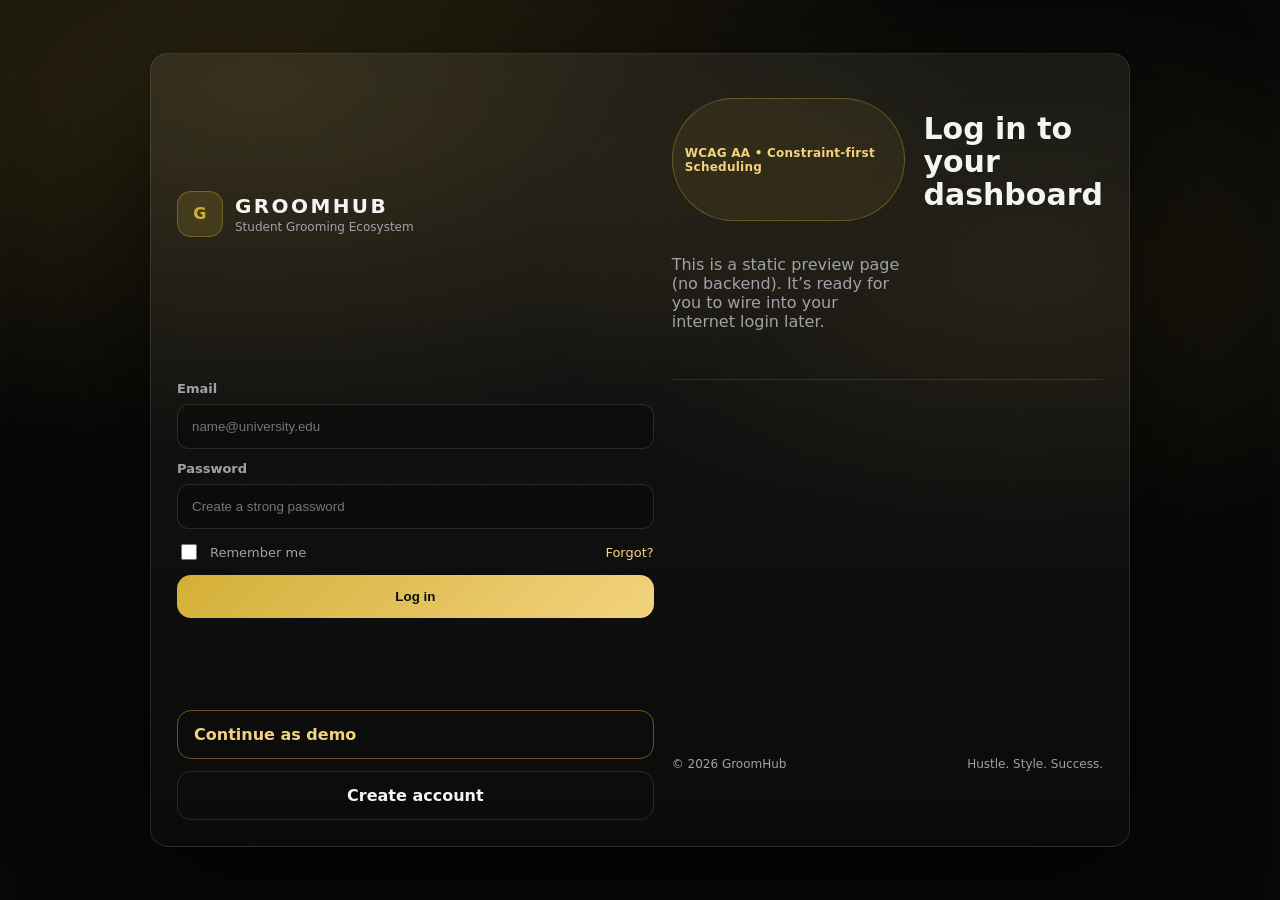
==== index.html @ 75e27e39 "first commit" ====
<!doctype html>
<html lang="en">
  <head>
    <meta charset="UTF-8" />
    <meta name="viewport" content="width=device-width, initial-scale=1.0" />
    <title>GroomHub — Login</title>
    <link rel="stylesheet" href="./styles.css" />
  </head>
  <body>
    <div class="bg-grid" aria-hidden="true"></div>

    <main class="page">
      <section class="card" role="region" aria-label="Login card">
        <header class="brand">
          <div class="logo" aria-hidden="true">G</div>
          <div class="brand-text">
            <h1>GROOMHUB</h1>
            <p>Student Grooming Ecosystem</p>
          </div>
        </header>

        <div class="hero">
          <div class="pill">WCAG AA • Constraint-first Scheduling</div>
          <h2>Log in to your dashboard</h2>
          <p class="muted">
            This is a static preview page (no backend). It’s ready for you to wire into your internet login later.
          </p>
        </div>

        <form id="loginForm" class="form" autocomplete="on">
          <label class="field">
            <span class="label">Email</span>
            <input id="email" name="email" type="email" placeholder="name@university.edu" required />
          </label>

          <label class="field">
            <span class="label">Password</span>
            <input id="password" name="password" type="password" placeholder="Create a strong password" required />
          </label>

          <div class="row">
            <label class="check">
              <input id="remember" name="remember" type="checkbox" />
              <span>Remember me</span>
            </label>
            <a class="link" href="#" id="forgotLink">Forgot?</a>
          </div>

          <button class="btn" type="submit">Log in</button>

          <p class="hint" id="status" role="status" aria-live="polite"></p>
        </form>

        <div class="divider" aria-hidden="true"></div>

        <div class="actions">
          <a class="btn secondary" href="#" id="demoLogin">Continue as demo</a>
          <a class="btn ghost" href="#" id="signupLink">Create account</a>
        </div>

        <footer class="foot">
          <span>© <span id="year"></span> GroomHub</span>
          <span class="muted">Hustle. Style. Success.</span>
        </footer>
      </section>
    </main>

    <script src="./script.js"></script>
  </body>
</html>
---- styles.css ----
:root{
  --bg:#070707;
  --panel:#0f0f10;
  --panel2:#121214;
  --text:#f4f4f5;
  --muted:#a1a1aa;
  --border:rgba(255,255,255,.10);
  --gold:#D4AF37;
  --gold2:#F1D37E;
  --shadow: 0 30px 120px rgba(0,0,0,.65);
}

*{box-sizing:border-box}
html,body{height:100%}
body{
  margin:0;
  font-family: Inter, system-ui, -apple-system, Segoe UI, Roboto, Helvetica, Arial, sans-serif;
  color:var(--text);
  background: radial-gradient(1200px 600px at 20% 10%, rgba(212,175,55,.18), transparent 60%),
              radial-gradient(900px 500px at 80% 30%, rgba(212,175,55,.10), transparent 55%),
              var(--bg);
}

.bg-grid{
  position:fixed;
  inset:0;
  background-image:
    linear-gradient(rgba(212,175,55,.08) 1px, transparent 1px),
    linear-gradient(90deg, rgba(212,175,55,.08) 1px, transparent 1px);
  background-size: 48px 48px;
  opacity:.12;
  pointer-events:none;
}

.page{
  min-height:100%;
  display:flex;
  align-items:center;
  justify-content:center;
  padding: 28px 16px;
}

.card{
  width:100%;
  max-width: 980px;
  display:grid;
  grid-template-columns: 1.05fr .95fr;
  gap: 18px;
  background: linear-gradient(180deg, rgba(255,255,255,.06), rgba(255,255,255,.02));
  border: 1px solid var(--border);
  border-radius: 18px;
  padding: 26px;
  box-shadow: var(--shadow);
}

@media (max-width: 840px){
  .card{grid-template-columns: 1fr;}
}

.brand{
  display:flex;
  gap: 12px;
  align-items:center;
}

.logo{
  width:46px;
  height:46px;
  border-radius: 14px;
  background: rgba(212,175,55,.16);
  border: 1px solid rgba(212,175,55,.35);
  display:flex;
  align-items:center;
  justify-content:center;
  color:var(--gold);
  font-weight: 800;
  letter-spacing:.02em;
}

.brand-text h1{
  margin:0;
  font-size: 20px;
  letter-spacing: .12em;
}

.brand-text p{
  margin: 2px 0 0;
  font-size: 12px;
  color: var(--muted);
}

.hero{
  margin-top: 18px;
}

.pill{
  display:inline-flex;
  align-items:center;
  border: 1px solid rgba(212,175,55,.35);
  background: rgba(212,175,55,.08);
  padding: 8px 12px;
  border-radius: 999px;
  color: var(--gold2);
  font-size: 12px;
  letter-spacing:.02em;
  font-weight: 600;
}

h2{
  margin: 14px 0 10px;
  font-size: 30px;
  line-height:1.1;
  font-weight: 900;
}

.muted{color: var(--muted)}

.form{margin-top:16px; display:flex; flex-direction:column; gap: 12px;}

.field{display:flex; flex-direction:column; gap: 8px;}
.label{font-size: 13px; color: var(--muted); font-weight: 600;}

input{
  width:100%;
  padding: 14px 14px;
  border-radius: 12px;
  border: 1px solid rgba(255,255,255,.12);
  background: rgba(0,0,0,.25);
  color: var(--text);
  outline:none;
}

input:focus{
  border-color: rgba(212,175,55,.55);
  box-shadow: 0 0 0 4px rgba(212,175,55,.15);
}

.row{
  display:flex;
  align-items:center;
  justify-content:space-between;
  gap: 12px;
}

.check{
  display:flex;
  align-items:center;
  gap: 10px;
  font-size: 13px;
  color: var(--muted);
}

.check input{width:16px;height:16px;}

.link{font-size: 13px; color: var(--gold2); text-decoration:none;}
.link:hover{text-decoration:underline}

.btn{
  width:100%;
  border:none;
  border-radius: 12px;
  padding: 14px 16px;
  color: #0b0b0c;
  background: linear-gradient(135deg, var(--gold) 0%, #f1d37e 100%);
  font-weight: 800;
  cursor:pointer;
}

.btn:hover{filter:brightness(.98)}

.btn.secondary{
  background: transparent;
  border: 1px solid rgba(212,175,55,.45);
  color: var(--gold2);
  text-decoration:none;
  display:inline-flex;
  justify-content:center;
}

.actions{display:flex; gap: 12px; flex-wrap:wrap; margin-top: 18px;}
.btn.ghost{
  background: transparent;
  border: 1px solid rgba(255,255,255,.12);
  color: var(--text);
  text-decoration:none;
  display:inline-flex;
  justify-content:center;
}

.hint{
  min-height: 18px;
  font-size: 13px;
  color: var(--gold2);
}

.divider{
  height:1px;
  background: rgba(255,255,255,.10);
  margin: 14px 0;
}

.foot{
  display:flex;
  align-items:center;
  justify-content:space-between;
  gap: 12px;
  font-size: 12px;
  color: var(--muted);
  margin-top: 16px;
}

/* ===== Static app preview components (dashboard/calendar/etc) ===== */
.static-topbar{
  position:sticky;
  top:0;
  z-index:10;
  backdrop-filter: blur(12px);
  background: rgba(8,8,10,.72);
  border-bottom: 1px solid rgba(255,255,255,.08);
  padding: 14px 18px;
  display:flex;
  align-items:center;
  justify-content:space-between;
  gap:16px;
}
.static-brand{display:flex; align-items:center; gap:12px; text-decoration:none; color:inherit;}
.brand-title{display:block; font-weight:900; letter-spacing:.14em; font-size:14px;}
.brand-sub{display:block; color:var(--muted); font-size:12px; margin-top:2px;}
.static-nav{display:flex; flex-wrap:wrap; gap:10px; justify-content:flex-end;}
.nav-pill{
  text-decoration:none;
  border:1px solid rgba(212,175,55,.35);
  color: var(--gold2);
  padding: 8px 12px;
  border-radius: 999px;
  font-size: 12px;
  background: rgba(212,175,55,.06);
}
.nav-pill.active{background: rgba(212,175,55,.18); border-color: rgba(212,175,55,.6); color: #fff;}

.static-main{
  display:flex;
  min-height: calc(100vh - 72px);
}
.static-sidebar{
  width: 290px;
  border-right: 1px solid rgba(255,255,255,.08);
  padding: 18px;
  background: rgba(0,0,0,.18);
}
@media (max-width: 980px){
  .static-main{flex-direction:column;}
  .static-sidebar{width:100%; border-right:none; border-bottom:1px solid rgba(255,255,255,.08);} 
}

.side-brand{display:flex; align-items:center; gap:12px; margin-bottom:18px;}
.side-logo{width:46px;height:46px;border-radius:14px;background: rgba(212,175,55,.16); border:1px solid rgba(212,175,55,.35); display:flex; align-items:center; justify-content:center; font-weight:900; color: var(--gold);}
.side-title{font-weight:900; letter-spacing:.14em; font-size:14px;}
.side-sub{color:var(--muted); font-size:12px; margin-top:2px;}

.side-section{margin-top:18px;}
.side-label{font-size:12px; color:var(--muted); text-transform:uppercase; letter-spacing:.18em; font-weight:700; margin-bottom:10px;}
.side-links{display:flex; flex-direction:column; gap:10px;}
.side-link{
  text-decoration:none;
  padding: 10px 12px;
  border-radius: 12px;
  border: 1px solid rgba(255,255,255,.10);
  color: rgba(255,255,255,.82);
  background: rgba(255,255,255,.03);
  font-size: 13px;
}
.side-link.active{border-color: rgba(212,175,55,.55); background: rgba(212,175,55,.10); color:#fff;}

.user-card{
  border: 1px solid rgba(212,175,55,.25);
  background: rgba(212,175,55,.06);
  border-radius: 14px;
  padding: 12px;
  display:flex;
  align-items:center;
  gap:12px;
}
.user-avatar{width:40px;height:40px;border-radius:999px; background: rgba(212,175,55,.18); border:1px solid rgba(212,175,55,.45); display:flex; align-items:center; justify-content:center; font-weight:900; color: var(--gold2);} 
.user-meta{min-width:0;}
.user-name{font-weight:800; font-size:14px;}
.user-role{color:var(--muted); font-size:12px; margin-top:2px;}

.static-content{flex:1; padding: 18px;}
.static-top{display:flex; align-items:flex-start; justify-content:space-between; gap:16px; margin-bottom:18px;}
.page-title{margin:0; font-size:28px; font-weight:900;}
.muted{color:var(--muted);}
.top-actions{display:flex; align-items:center; gap:12px; flex-wrap:wrap;}
.badge{
  border: 1px solid rgba(255,255,255,.10);
  background: rgba(255,255,255,.04);
  padding: 10px 12px;
  border-radius: 999px;
  font-size: 12px;
  color: rgba(255,255,255,.9);
}
.badge.gold{border-color: rgba(212,175,55,.6); background: rgba(212,175,55,.12); color: #fff;}
.cta{display:inline-block; text-decoration:none; background: linear-gradient(135deg, var(--gold) 0%, #f1d37e 100%); color: #0b0b0c; font-weight:900; padding: 12px 16px; border-radius: 14px;}

.hero{display:grid; grid-template-columns: 1.2fr .8fr; gap:18px;}
@media (max-width: 1100px){.hero{grid-template-columns:1fr;}}

.panel{
  border: 1px solid rgba(255,255,255,.10);
  background: rgba(12,12,14,.35);
  border-radius: 18px;
  padding: 18px;
  box-shadow: 0 18px 80px rgba(0,0,0,.35);
}
.panel-head{display:flex; align-items:flex-start; justify-content:space-between; gap:12px; margin-bottom:12px;}
.panel-title{margin:0; font-size:20px; font-weight:900;}
.panel-sub{color:var(--muted); font-size:13px; margin-top:4px;}

.hero-card{border: 1px solid rgba(212,175,55,.25); background: linear-gradient(180deg, rgba(212,175,55,.06), rgba(255,255,255,.02)); border-radius:18px; padding:18px;}
.hero-pill{display:inline-flex; padding:8px 12px; border-radius:999px; background: rgba(212,175,55,.10); border:1px solid rgba(212,175,55,.35); color: var(--gold2); font-size:12px; font-weight:800; letter-spacing:.12em;}
.hero-title{margin:12px 0 10px; font-size:34px; font-weight:950; line-height:1.05;}
.gold{color:var(--gold2);}
.hero-muted{color: var(--muted); font-size:14px; line-height:1.5; max-width: 62ch;}
.hero-buttons{display:flex; gap:12px; flex-wrap:wrap; margin-top:14px;}
.btn.secondary{background: transparent; border:1px solid rgba(212,175,55,.45); color: var(--gold2); text-decoration:none; display:inline-block; padding:14px 16px; border-radius:14px; font-weight:900;}
.btn{display:inline-block; padding:14px 16px; border-radius:14px; background: linear-gradient(135deg, var(--gold) 0%, #f1d37e 100%); color:#0b0b0c; font-weight:900; text-decoration:none;}

.stats{display:flex; flex-direction:column; gap:12px;}
.stat-card{border:1px solid rgba(255,255,255,.10); background: rgba(255,255,255,.03); border-radius:18px; padding:14px;}
.stat-label{color:var(--muted); font-size:13px;}
.stat-value{font-size:28px; font-weight:950; margin-top:6px;}

.grid2{display:grid; grid-template-columns:1fr 1fr; gap:18px; margin-top:18px;}
@media (max-width: 1100px){.grid2{grid-template-columns:1fr;}}

.calendar-wrap{margin-top:12px;}
.cal-days{display:grid; grid-template-columns:repeat(5, 1fr); gap:10px; color:var(--muted); font-weight:800; font-size:12px; letter-spacing:.08em; margin-bottom:10px;}
.cal-grid{display:grid; grid-template-columns:repeat(5, 1fr); gap:10px;}
.calendar-grid{margin-top:12px;}
.cal-cells{display:grid; grid-template-columns:repeat(5, 1fr); gap:10px;}
.cal-cell{
  min-height: 64px;
  border-radius: 14px;
  border: 1px solid rgba(255,255,255,.10);
  display:flex;
  align-items:center;
  justify-content:center;
  font-weight:900;
  font-size:12px;
  color: rgba(255,255,255,.85);
}
.cal-cell.available{background: rgba(255,255,255,.02); border-color: rgba(255,255,255,.12);} 
.cal-cell.booked{background: rgba(241,211,126,.96); color:#0b0b0c; border-color: rgba(241,211,126,.7);} 
.cal-cell.blocked{background: rgba(255,255,255,.06); color: rgba(255,255,255,.45); border-color: rgba(255,255,255,.10);} 

.form-rows{display:flex; flex-direction:column; gap:12px; margin-top:12px;}
.form-rows.compact{gap:10px;}
.row-box{border:1px solid rgba(255,255,255,.10); background: rgba(255,255,255,.03); border-radius:14px; padding:14px;}
.row-label{color:var(--muted); font-size:13px; font-weight:800;}
.row-value{margin-top:6px; font-weight:900;}
.tiny-muted{font-size:12px; color:var(--muted); margin-top:8px;}

.tag-list{display:grid; grid-template-columns:1fr; gap:10px; margin-top:12px;}
.tag{border:1px solid rgba(255,255,255,.10); background: rgba(255,255,255,.03); border-radius:14px; padding:12px 14px; font-weight:800;}

.ring{width: 110px; height: 110px; border-radius:999px; border: 10px solid rgba(212,175,55,.35); display:flex; align-items:center; justify-content:center; font-weight:950; margin-top:8px;}

.small-pill{
  text-decoration:none;
  display:inline-block;
  padding: 10px 12px;
  border-radius: 999px;
  border: 1px solid rgba(212,175,55,.45);
  background: rgba(212,175,55,.10);
  color: var(--gold2);
  font-size:12px;
  font-weight:900;
}
.small-pill.ghost{background: transparent; color: rgba(255,255,255,.82);}
.gold-pill{
  border:1px solid rgba(212,175,55,.45);
  background: rgba(212,175,55,.12);
  padding: 8px 10px;
  border-radius: 999px;
  color: var(--gold2);
  font-weight:900;
  font-size:12px;
}

.look-grid{display:grid; grid-template-columns:repeat(2, 1fr); gap:12px; margin-top:12px;}
.look-card{border:1px solid rgba(255,255,255,.10); background: rgba(255,255,255,.03); border-radius:14px; overflow:hidden;}
.look-img{height:120px; background: linear-gradient(135deg, rgba(255,255,255,.10), rgba(212,175,55,.10));}
.look-img.a{background: linear-gradient(135deg, rgba(212,175,55,.18), rgba(0,0,0,.2));}
.look-img.b{background: linear-gradient(135deg, rgba(255,255,255,.12), rgba(212,175,55,.12));}
.look-img.c{background: linear-gradient(135deg, rgba(59,130,246,.18), rgba(0,0,0,.25));}
.look-img.d{background: linear-gradient(135deg, rgba(167,139,250,.18), rgba(0,0,0,.25));}
.look-meta{padding:12px;}
.look-title{font-weight:950;}
.look-sub{color:var(--muted); font-size:12px; margin-top:4px;}

.social-card{border:1px solid rgba(255,255,255,.10); background: rgba(255,255,255,.03); border-radius:16px; overflow:hidden; margin-top:12px;}
.social-img{height:150px; background: linear-gradient(135deg, rgba(255,255,255,.10), rgba(212,175,55,.08));}
.social-body{padding:14px;}
.social-head{display:flex; align-items:flex-start; justify-content:space-between; gap:12px;}
.social-name{font-weight:950;}
.social-text{color: rgba(255,255,255,.86); margin-top:10px; line-height:1.5;}
.social-stats{display:flex; flex-wrap:wrap; gap:12px; margin-top:12px; color: var(--muted); font-size:12px; font-weight:800;}
.mini-link{display:inline-block; margin-top:10px; color: var(--gold2); font-weight:900; text-decoration:none; font-size:12px;}

.profile{display:flex; gap:14px; align-items:center; margin-top:12px;}
.profile-avatar{width: 92px; height: 92px; border-radius:18px; background: linear-gradient(135deg, rgba(212,175,55,.26), rgba(0,0,0,.2)); border: 1px solid rgba(212,175,55,.35);} 
.profile-name{font-weight:950; font-size:22px;}
.profile-kpis{display:flex; gap:12px; margin-top:6px; align-items:center; flex-wrap:wrap;}
.gold-text{color: var(--gold2); font-weight:900;}

.service-list{margin-top:12px; display:flex; flex-direction:column; gap:10px;}
.service{border:1px solid rgba(255,255,255,.10); background: rgba(255,255,255,.03); border-radius:14px; padding:12px 14px; display:flex; justify-content:space-between; font-weight:900;}

.toggle-row{display:flex; justify-content:space-between; align-items:center; gap:12px; border:1px solid rgba(255,255,255,.10); background: rgba(255,255,255,.03); padding:12px 14px; border-radius:14px;}
.switch-on{width:44px; height:24px; border-radius:999px; background: rgba(212,175,55,.9); position:relative;}
.switch-on::after{content:""; position:absolute; top:3px; right:3px; width:18px; height:18px; border-radius:999px; background: #0b0b0c;}

.live{padding: 10px 12px; border-radius: 999px; font-size:12px; font-weight:950; background: rgba(212,175,55,.9); color:#0b0b0c;}
.kpi-grid{display:grid; grid-template-columns:repeat(2, 1fr); gap:12px; margin-top:12px;}
.kpi{border:1px solid rgba(255,255,255,.10); background: rgba(255,255,255,.03); border-radius:14px; padding:12px 14px;}
.kpi-value{font-size:24px; font-weight:950; margin-top:6px;}

.insights{margin-top:12px; border:1px solid rgba(255,255,255,.10); background: rgba(255,255,255,.03); border-radius:16px; padding:14px;}
.ins-title{font-weight:950;}
.ins-list{margin:10px 0 0; padding-left:16px; color: var(--muted); line-height:1.7; font-size:13px;}

.steps{display:flex; gap:12px; flex-wrap:wrap; margin-bottom:14px;}
.step{display:flex; align-items:center; gap:10px; padding: 10px 12px; border:1px solid rgba(255,255,255,.10); background: rgba(255,255,255,.03); border-radius: 14px; color: var(--muted); font-weight:900; font-size:13px;}
.step.active{border-color: rgba(212,175,55,.55); background: rgba(212,175,55,.10); color:#fff;}
.step-dot{width: 10px; height: 10px; border-radius:999px; background: rgba(255,255,255,.25);} 
.step.active .step-dot{background: rgba(212,175,55,.95);} 

.choice-grid{display:grid; grid-template-columns:repeat(1, 1fr); gap:10px; margin-top:12px;}
@media (min-width: 900px){.choice-grid{grid-template-columns:repeat(2, 1fr);}}
.choice{border:1px solid rgba(255,255,255,.10); background: rgba(255,255,255,.03); border-radius:14px; padding:12px 14px; font-weight:900; color: rgba(255,255,255,.85);}
.choice.selected{border-color: rgba(212,175,55,.6); background: rgba(212,175,55,.10);} 

.times{display:flex; flex-wrap:wrap; gap:10px; margin-top:12px;}
.time{padding: 12px 14px; border-radius: 12px; border:1px solid rgba(255,255,255,.12); background: rgba(255,255,255,.03); color: rgba(255,255,255,.9); font-weight:950; cursor:pointer;}
.time.blocked{opacity:.45; cursor:not-allowed;}

.summary{margin-top:14px; padding:14px; border-radius:16px; border:1px solid rgba(255,255,255,.10); background: rgba(255,255,255,.03);} 
.summary-row{display:flex; justify-content:space-between; gap:12px; margin-top:10px; font-size:13px; color: var(--muted);}
.summary-row b{color:#fff;}

.divider{height:1px; background: rgba(255,255,255,.10); margin: 14px 0;}

.history-list{margin-top:12px; display:flex; flex-direction:column; gap:10px;}
.history-item{border:1px solid rgba(255,255,255,.10); background: rgba(255,255,255,.03); border-radius:14px; padding:12px 14px; display:flex; justify-content:space-between; gap:12px;}

.tip-grid{display:grid; grid-template-columns:repeat(2, 1fr); gap:12px; margin-top:12px;}
@media (max-width: 800px){.tip-grid{grid-template-columns:1fr;}}
.tip{border:1px solid rgba(255,255,255,.10); background: rgba(255,255,255,.03); border-radius:14px; padding:12px 14px; font-weight:900; color: rgba(255,255,255,.86);}

.composer{display:flex; align-items:center; gap:12px; border:1px solid rgba(255,255,255,.10); background: rgba(255,255,255,.03); border-radius:16px; padding:14px; margin-top:12px;}
.composer-avatar{width:42px;height:42px;border-radius:999px;background: rgba(212,175,55,.18); border:1px solid rgba(212,175,55,.45); display:flex; align-items:center; justify-content:center; font-weight:950;}
.composer-input{flex:1; padding:12px 14px; border-radius: 12px; border:1px solid rgba(255,255,255,.10); background: rgba(0,0,0,.25); color: rgba(255,255,255,.85); font-weight:800;}

.post{padding:18px;}
.post-head{display:flex; gap:12px; align-items:flex-start; justify-content:space-between;}
.post-avatar{width:42px;height:42px;border-radius:999px; background: rgba(212,175,55,.18); border:1px solid rgba(212,175,55,.45); display:flex; align-items:center; justify-content:center; font-weight:950;}
.ghost-pill{padding:8px 10px; border-radius:999px; border:1px solid rgba(255,255,255,.12); color: rgba(255,255,255,.85); font-size:12px; font-weight:900;}
.post-name{font-weight:950;}
.post-text{margin-top:10px; line-height:1.5; color: rgba(255,255,255,.86);}
.post-tags{display:flex; gap:10px; flex-wrap:wrap; margin-top:12px; color: var(--gold2); font-weight:900; font-size:12px;}
.post-actions{display:flex; gap:14px; flex-wrap:wrap; margin-top:12px; color: var(--muted); font-size:12px; font-weight:900;}

.trend-list{margin-top:12px; display:flex; flex-direction:column; gap:10px;}
.trend{border:1px solid rgba(255,255,255,.10); background: rgba(255,255,255,.03); border-radius:14px; padding:12px 14px; font-weight:950; display:flex; gap:8px; align-items:baseline;}

.mini-note{margin-top:12px; color: var(--muted); font-size:13px; line-height:1.5;}

/* Optional: small mobile tweaks */
@media (max-width: 640px){
  .static-nav{gap:8px}
  .nav-pill{padding:7px 10px}
  .hero-title{font-size:28px}
}
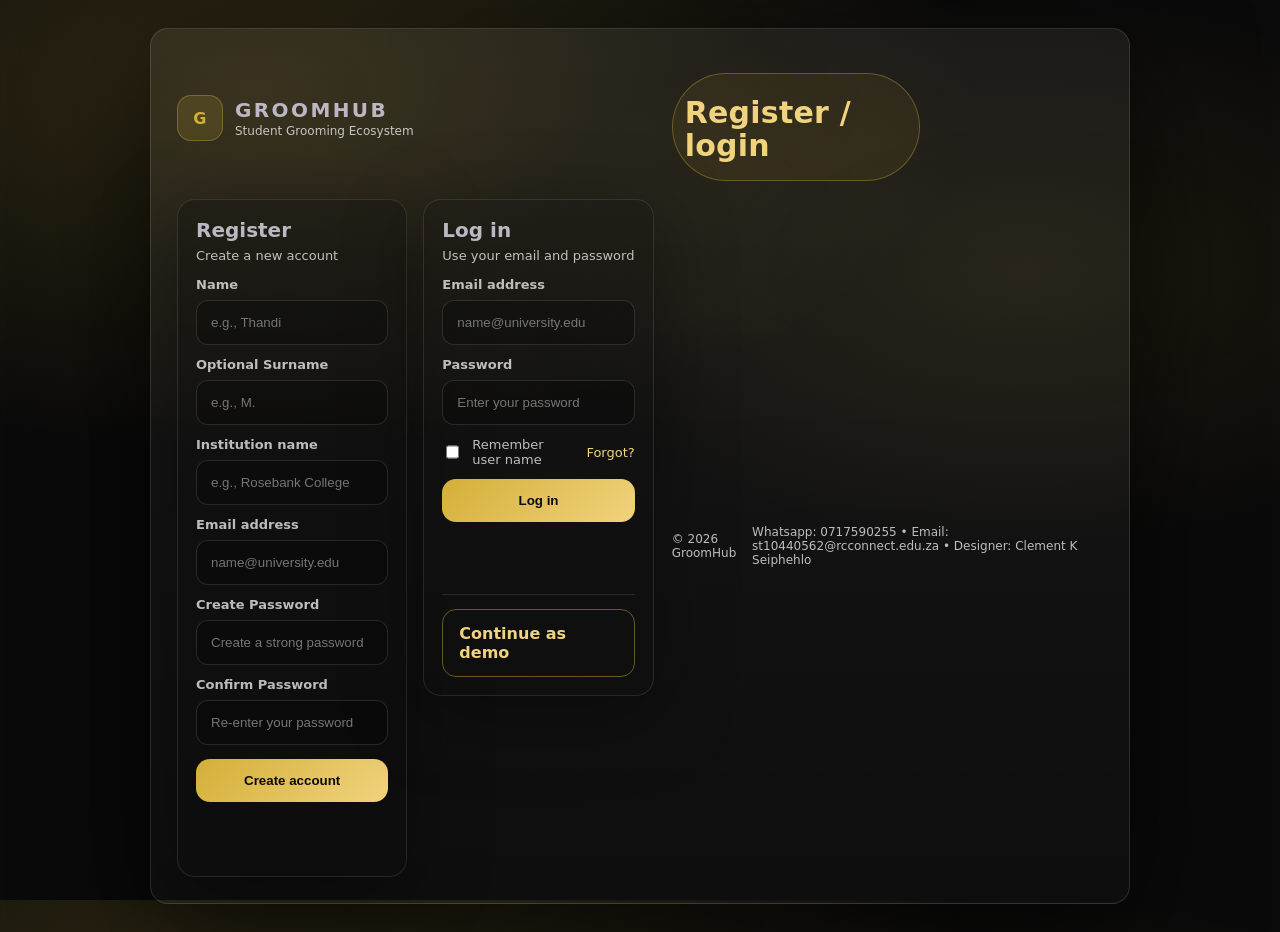
==== commit 2ae1f244: "Add files via upload" ====
--- a/index.html
+++ b/index.html
@@ -1,4 +1,4 @@
-<!doctype html>
+<!DOCTYPE html>
 <html lang="en">
   <head>
     <meta charset="UTF-8" />
@@ -10,7 +10,7 @@
     <div class="bg-grid" aria-hidden="true"></div>
 
     <main class="page">
-      <section class="card" role="region" aria-label="Login card">
+      <section class="card" role="region" aria-label="Authentication card">
         <header class="brand">
           <div class="logo" aria-hidden="true">G</div>
           <div class="brand-text">
@@ -20,47 +20,180 @@
         </header>
 
         <div class="hero">
-          <div class="pill">WCAG AA • Constraint-first Scheduling</div>
-          <h2>Log in to your dashboard</h2>
-          <p class="muted">
-            This is a static preview page (no backend). It’s ready for you to wire into your internet login later.
-          </p>
+          <div class="pill"><h2>Register / login</h2></div>
         </div>
 
-        <form id="loginForm" class="form" autocomplete="on">
-          <label class="field">
-            <span class="label">Email</span>
-            <input id="email" name="email" type="email" placeholder="name@university.edu" required />
-          </label>
-
-          <label class="field">
-            <span class="label">Password</span>
-            <input id="password" name="password" type="password" placeholder="Create a strong password" required />
-          </label>
-
-          <div class="row">
-            <label class="check">
-              <input id="remember" name="remember" type="checkbox" />
-              <span>Remember me</span>
-            </label>
-            <a class="link" href="#" id="forgotLink">Forgot?</a>
-          </div>
-
-          <button class="btn" type="submit">Log in</button>
-
-          <p class="hint" id="status" role="status" aria-live="polite"></p>
-        </form>
-
-        <div class="divider" aria-hidden="true"></div>
-
-        <div class="actions">
-          <a class="btn secondary" href="#" id="demoLogin">Continue as demo</a>
-          <a class="btn ghost" href="#" id="signupLink">Create account</a>
+        <div
+          style="
+            display: grid;
+            grid-template-columns: 1fr 1fr;
+            gap: 16px;
+            align-items: start;
+          "
+        >
+          <!-- Register -->
+          <section class="panel" style="padding: 18px; margin: 0">
+            <h3 class="panel-title" style="margin-bottom: 6px">Register</h3>
+            <div class="panel-sub" style="margin-top: 0">
+              Create a new account
+            </div>
+
+            <form
+              id="registerForm"
+              class="form"
+              autocomplete="on"
+              style="margin-top: 14px"
+            >
+              <label class="field">
+                <span class="label">Name</span>
+                <input
+                  id="regName"
+                  name="name"
+                  type="text"
+                  placeholder="e.g., Thandi"
+                  maxlength="80"
+                  required
+                />
+              </label>
+
+              <label class="field">
+                <span class="label">Optional Surname</span>
+                <input
+                  id="regSurname"
+                  name="surname"
+                  type="text"
+                  placeholder="e.g., M."
+                  maxlength="80"
+                />
+              </label>
+
+              <label class="field">
+                <span class="label">Institution name</span>
+                <input
+                  id="regInstitution"
+                  name="institution"
+                  type="text"
+                  placeholder="e.g., Rosebank College"
+                  maxlength="120"
+                  required
+                />
+              </label>
+
+              <label class="field">
+                <span class="label">Email address</span>
+                <input
+                  id="regEmail"
+                  name="email"
+                  type="email"
+                  placeholder="name@university.edu"
+                  required
+                />
+              </label>
+
+              <label class="field">
+                <span class="label">Create Password</span>
+                <input
+                  id="regPassword"
+                  name="password"
+                  type="password"
+                  placeholder="Create a strong password"
+                  required
+                />
+              </label>
+
+              <label class="field">
+                <span class="label">Confirm Password</span>
+                <input
+                  id="regConfirmPassword"
+                  name="confirmPassword"
+                  type="password"
+                  placeholder="Re-enter your password"
+                  required
+                />
+              </label>
+
+              <button class="btn" type="submit" style="margin-top: 2px">
+                Create account
+              </button>
+              <p
+                class="hint"
+                id="registerStatus"
+                role="status"
+                aria-live="polite"
+              ></p>
+            </form>
+          </section>
+
+          <!-- Login -->
+          <section
+            class="panel"
+            style="padding: 18px; margin: 0; background: rgba(12, 12, 14, 0.25)"
+          >
+            <h3 class="panel-title" style="margin-bottom: 6px">Log in</h3>
+            <div class="panel-sub" style="margin-top: 0">
+              Use your email and password
+            </div>
+
+            <form
+              id="loginForm"
+              class="form"
+              autocomplete="on"
+              style="margin-top: 14px"
+            >
+              <label class="field">
+                <span class="label">Email address</span>
+                <input
+                  id="email"
+                  name="email"
+                  type="email"
+                  placeholder="name@university.edu"
+                  required
+                />
+              </label>
+
+              <label class="field">
+                <span class="label">Password</span>
+                <input
+                  id="password"
+                  name="password"
+                  type="password"
+                  placeholder="Enter your password"
+                  required
+                />
+              </label>
+
+              <div class="row">
+                <label class="check">
+                  <input id="remember" name="remember" type="checkbox" />
+                  <span>Remember user name</span>
+                </label>
+                <a class="link" href="#" id="forgotLink">Forgot?</a>
+              </div>
+
+              <button class="btn" type="submit">Log in</button>
+              <p class="hint" id="status" role="status" aria-live="polite"></p>
+            </form>
+
+            <div
+              class="divider"
+              aria-hidden="true"
+              style="margin-top: 16px"
+            ></div>
+
+            <div class="actions" style="margin-top: 10px">
+              <a class="btn secondary" href="#" id="demoLogin"
+                >Continue as demo</a
+              >
+            </div>
+          </section>
         </div>
 
         <footer class="foot">
           <span>© <span id="year"></span> GroomHub</span>
-          <span class="muted">Hustle. Style. Success.</span>
+          <span class="muted"
+            >Whatsapp: 0717590255 • Email: st10440562@rcconnect.edu.za •
+            Designer: Clement K Seiphehlo</span
+          >
         </footer>
       </section>
     </main>
@@ -68,4 +201,3 @@
     <script src="./script.js"></script>
   </body>
 </html>
-
--- a/styles.css
+++ b/styles.css
@@ -1,208 +1,290 @@
-:root{
-  --bg:#070707;
-  --panel:#0f0f10;
-  --panel2:#121214;
-  --text:#f4f4f5;
-  --muted:#a1a1aa;
-  --border:rgba(255,255,255,.10);
-  --gold:#D4AF37;
-  --gold2:#F1D37E;
-  --shadow: 0 30px 120px rgba(0,0,0,.65);
-}
-
-*{box-sizing:border-box}
-html,body{height:100%}
-body{
-  margin:0;
-  font-family: Inter, system-ui, -apple-system, Segoe UI, Roboto, Helvetica, Arial, sans-serif;
-  color:var(--text);
-  background: radial-gradient(1200px 600px at 20% 10%, rgba(212,175,55,.18), transparent 60%),
-              radial-gradient(900px 500px at 80% 30%, rgba(212,175,55,.10), transparent 55%),
-              var(--bg);
-}
-
-.bg-grid{
-  position:fixed;
-  inset:0;
-  background-image:
-    linear-gradient(rgba(212,175,55,.08) 1px, transparent 1px),
-    linear-gradient(90deg, rgba(212,175,55,.08) 1px, transparent 1px);
+:root {
+  /* GroomHub-v2 inspired luxury black + gold theme */
+  --bg: #0a0a0a;
+  --panel: #111111;
+  --panel2: #0f0f0f;
+  --text: #bcb7c2;
+  --text-h: #d4af37;
+  --muted: rgba(255, 255, 255, 0.72);
+  --border: rgba(255, 255, 255, 0.12);
+
+  /* keep legacy names used throughout this CSS */
+  --gold: #d4af37;
+  --gold2: #f1d37e;
+  --accent: #d4af37;
+  --accent-border: rgba(212, 175, 55, 0.5);
+
+  --shadow: 0 30px 120px rgba(0, 0, 0, 0.65);
+}
+
+* {
+  box-sizing: border-box;
+}
+html,
+body {
+  height: 100%;
+}
+body {
+  margin: 0;
+  font-family: system-ui, -apple-system, Segoe UI, Roboto, Helvetica, Arial,
+    sans-serif;
+  color: var(--text);
+  background: radial-gradient(
+      1200px 600px at 20% 10%,
+      rgba(212, 175, 55, 0.18),
+      transparent 60%
+    ),
+    radial-gradient(
+      900px 500px at 80% 30%,
+      rgba(212, 175, 55, 0.1),
+      transparent 55%
+    ),
+    var(--bg);
+}
+
+.bg-grid {
+  position: fixed;
+  inset: 0;
+  background-image: linear-gradient(
+      rgba(212, 175, 55, 0.08) 1px,
+      transparent 1px
+    ),
+    linear-gradient(90deg, rgba(212, 175, 55, 0.08) 1px, transparent 1px);
   background-size: 48px 48px;
-  opacity:.12;
-  pointer-events:none;
-}
-
-.page{
-  min-height:100%;
-  display:flex;
-  align-items:center;
-  justify-content:center;
+  opacity: 0.12;
+  pointer-events: none;
+}
+
+.page {
+  min-height: 100%;
+  display: flex;
+  align-items: center;
+  justify-content: center;
   padding: 28px 16px;
 }
 
-.card{
-  width:100%;
+.card {
+  width: 100%;
   max-width: 980px;
-  display:grid;
-  grid-template-columns: 1.05fr .95fr;
+  display: grid;
+  grid-template-columns: 1.05fr 0.95fr;
   gap: 18px;
-  background: linear-gradient(180deg, rgba(255,255,255,.06), rgba(255,255,255,.02));
+  background: linear-gradient(
+    180deg,
+    rgba(255, 255, 255, 0.06),
+    rgba(255, 255, 255, 0.02)
+  );
   border: 1px solid var(--border);
   border-radius: 18px;
   padding: 26px;
   box-shadow: var(--shadow);
 }
 
-@media (max-width: 840px){
-  .card{grid-template-columns: 1fr;}
-}
-
-.brand{
-  display:flex;
-  gap: 12px;
-  align-items:center;
-}
-
-.logo{
-  width:46px;
-  height:46px;
-  border-radius: 14px;
-  background: rgba(212,175,55,.16);
-  border: 1px solid rgba(212,175,55,.35);
-  display:flex;
-  align-items:center;
-  justify-content:center;
-  color:var(--gold);
+@media (max-width: 840px) {
+  .card {
+    grid-template-columns: 1fr;
+  }
+}
+
+.brand {
+  display: flex;
+  gap: 12px;
+  align-items: center;
+}
+
+.logo {
+  width: 46px;
+  height: 46px;
+  border-radius: 14px;
+  background: rgba(212, 175, 55, 0.16);
+  border: 1px solid rgba(212, 175, 55, 0.35);
+  display: flex;
+  align-items: center;
+  justify-content: center;
+  color: var(--gold);
   font-weight: 800;
-  letter-spacing:.02em;
-}
-
-.brand-text h1{
-  margin:0;
+  letter-spacing: 0.02em;
+}
+
+.brand-text h1 {
+  margin: 0;
   font-size: 20px;
-  letter-spacing: .12em;
-}
-
-.brand-text p{
+  letter-spacing: 0.12em;
+}
+
+.brand-text p {
   margin: 2px 0 0;
   font-size: 12px;
   color: var(--muted);
 }
 
-.hero{
+.hero {
   margin-top: 18px;
 }
 
-.pill{
-  display:inline-flex;
-  align-items:center;
-  border: 1px solid rgba(212,175,55,.35);
-  background: rgba(212,175,55,.08);
+.pill {
+  display: inline-flex;
+  align-items: center;
+  border: 1px solid rgba(212, 175, 55, 0.35);
+  background: rgba(212, 175, 55, 0.08);
   padding: 8px 12px;
   border-radius: 999px;
   color: var(--gold2);
   font-size: 12px;
-  letter-spacing:.02em;
+  letter-spacing: 0.02em;
   font-weight: 600;
 }
 
-h2{
+h2 {
   margin: 14px 0 10px;
   font-size: 30px;
-  line-height:1.1;
-  font-weight: 900;
-}
-
-.muted{color: var(--muted)}
-
-.form{margin-top:16px; display:flex; flex-direction:column; gap: 12px;}
-
-.field{display:flex; flex-direction:column; gap: 8px;}
-.label{font-size: 13px; color: var(--muted); font-weight: 600;}
-
-input{
-  width:100%;
+  line-height: 1.1;
+  font-weight: 900;
+}
+
+.muted {
+  color: var(--muted);
+}
+
+/* Shared heading helpers used across pages (e.g., Marketplace) */
+.section-title {
+  font-weight: 950;
+  font-size: 16px;
+  margin: 0 0 6px;
+}
+
+.form {
+  margin-top: 16px;
+  display: flex;
+  flex-direction: column;
+  gap: 12px;
+}
+
+.field {
+  display: flex;
+  flex-direction: column;
+  gap: 8px;
+}
+.label {
+  font-size: 13px;
+  color: var(--muted);
+  font-weight: 600;
+}
+
+input {
+  width: 100%;
   padding: 14px 14px;
   border-radius: 12px;
-  border: 1px solid rgba(255,255,255,.12);
-  background: rgba(0,0,0,.25);
+  border: 1px solid rgba(255, 255, 255, 0.12);
+  background: rgba(0, 0, 0, 0.25);
   color: var(--text);
-  outline:none;
-}
-
-input:focus{
-  border-color: rgba(212,175,55,.55);
-  box-shadow: 0 0 0 4px rgba(212,175,55,.15);
-}
-
-.row{
-  display:flex;
-  align-items:center;
-  justify-content:space-between;
-  gap: 12px;
-}
-
-.check{
-  display:flex;
-  align-items:center;
+  outline: none;
+}
+
+input:focus {
+  border-color: rgba(212, 175, 55, 0.55);
+  box-shadow: 0 0 0 4px rgba(212, 175, 55, 0.15);
+}
+
+select {
+  width: 100%;
+  padding: 14px 14px;
+  border-radius: 12px;
+  border: 1px solid rgba(255, 255, 255, 0.12);
+  background: rgba(0, 0, 0, 0.25);
+  color: var(--text);
+  outline: none;
+}
+
+select:focus {
+  border-color: rgba(212, 175, 55, 0.55);
+  box-shadow: 0 0 0 4px rgba(212, 175, 55, 0.15);
+}
+
+.row {
+  display: flex;
+  align-items: center;
+  justify-content: space-between;
+  gap: 12px;
+}
+
+.check {
+  display: flex;
+  align-items: center;
   gap: 10px;
   font-size: 13px;
   color: var(--muted);
 }
 
-.check input{width:16px;height:16px;}
-
-.link{font-size: 13px; color: var(--gold2); text-decoration:none;}
-.link:hover{text-decoration:underline}
-
-.btn{
-  width:100%;
-  border:none;
+.check input {
+  width: 16px;
+  height: 16px;
+}
+
+.link {
+  font-size: 13px;
+  color: var(--gold2);
+  text-decoration: none;
+}
+.link:hover {
+  text-decoration: underline;
+}
+
+.btn {
+  width: 100%;
+  border: none;
   border-radius: 12px;
   padding: 14px 16px;
   color: #0b0b0c;
   background: linear-gradient(135deg, var(--gold) 0%, #f1d37e 100%);
   font-weight: 800;
-  cursor:pointer;
-}
-
-.btn:hover{filter:brightness(.98)}
-
-.btn.secondary{
+  cursor: pointer;
+}
+
+.btn:hover {
+  filter: brightness(0.98);
+}
+
+.btn.secondary {
   background: transparent;
-  border: 1px solid rgba(212,175,55,.45);
+  border: 1px solid rgba(212, 175, 55, 0.45);
   color: var(--gold2);
-  text-decoration:none;
-  display:inline-flex;
-  justify-content:center;
-}
-
-.actions{display:flex; gap: 12px; flex-wrap:wrap; margin-top: 18px;}
-.btn.ghost{
+  text-decoration: none;
+  display: inline-flex;
+  justify-content: center;
+}
+
+.actions {
+  display: flex;
+  gap: 12px;
+  flex-wrap: wrap;
+  margin-top: 18px;
+}
+.btn.ghost {
   background: transparent;
-  border: 1px solid rgba(255,255,255,.12);
+  border: 1px solid rgba(255, 255, 255, 0.12);
   color: var(--text);
-  text-decoration:none;
-  display:inline-flex;
-  justify-content:center;
-}
-
-.hint{
+  text-decoration: none;
+  display: inline-flex;
+  justify-content: center;
+}
+
+.hint {
   min-height: 18px;
   font-size: 13px;
   color: var(--gold2);
 }
 
-.divider{
-  height:1px;
-  background: rgba(255,255,255,.10);
+.divider {
+  height: 1px;
+  background: rgba(255, 255, 255, 0.1);
   margin: 14px 0;
 }
 
-.foot{
-  display:flex;
-  align-items:center;
-  justify-content:space-between;
+.foot {
+  display: flex;
+  align-items: center;
+  justify-content: space-between;
   gap: 12px;
   font-size: 12px;
   color: var(--muted);
@@ -210,276 +292,1076 @@
 }
 
 /* ===== Static app preview components (dashboard/calendar/etc) ===== */
-.static-topbar{
-  position:sticky;
-  top:0;
-  z-index:10;
+
+/* Calendar legend helpers (used by calendar.html) */
+.legend {
+  display: flex;
+  flex-wrap: wrap;
+  gap: 12px;
+  align-items: center;
+  margin-top: 6px;
+  color: var(--muted);
+}
+.legend-item {
+  display: inline-flex;
+  align-items: center;
+  gap: 8px;
+  font-size: 12px;
+  font-weight: 900;
+}
+.dot {
+  width: 10px;
+  height: 10px;
+  border-radius: 999px;
+  border: 1px solid rgba(255, 255, 255, 0.18);
+  background: rgba(255, 255, 255, 0.06);
+}
+.dot.available {
+  background: rgba(255, 255, 255, 0.06);
+  border-color: rgba(255, 255, 255, 0.16);
+}
+.dot.booked {
+  background: rgba(241, 211, 126, 0.96);
+  border-color: rgba(241, 211, 126, 0.75);
+}
+.dot.blocked {
+  background: rgba(255, 255, 255, 0.06);
+  border-color: rgba(255, 255, 255, 0.1);
+  opacity: 0.55;
+}
+
+.static-topbar {
+  position: sticky;
+  top: 0;
+  z-index: 10;
   backdrop-filter: blur(12px);
-  background: rgba(8,8,10,.72);
-  border-bottom: 1px solid rgba(255,255,255,.08);
+  background: rgba(8, 8, 10, 0.72);
+  border-bottom: 1px solid rgba(255, 255, 255, 0.08);
   padding: 14px 18px;
-  display:flex;
-  align-items:center;
-  justify-content:space-between;
-  gap:16px;
-}
-.static-brand{display:flex; align-items:center; gap:12px; text-decoration:none; color:inherit;}
-.brand-title{display:block; font-weight:900; letter-spacing:.14em; font-size:14px;}
-.brand-sub{display:block; color:var(--muted); font-size:12px; margin-top:2px;}
-.static-nav{display:flex; flex-wrap:wrap; gap:10px; justify-content:flex-end;}
-.nav-pill{
-  text-decoration:none;
-  border:1px solid rgba(212,175,55,.35);
+  display: flex;
+  align-items: center;
+  justify-content: space-between;
+  gap: 16px;
+}
+.static-brand {
+  display: flex;
+  align-items: center;
+  gap: 12px;
+  text-decoration: none;
+  color: inherit;
+}
+.brand-title {
+  display: block;
+  font-weight: 900;
+  letter-spacing: 0.14em;
+  font-size: 14px;
+}
+.brand-sub {
+  display: block;
+  color: var(--muted);
+  font-size: 12px;
+  margin-top: 2px;
+}
+.static-nav {
+  display: flex;
+  flex-wrap: wrap;
+  gap: 10px;
+  justify-content: flex-end;
+}
+.nav-pill {
+  text-decoration: none;
+  border: 1px solid rgba(212, 175, 55, 0.35);
   color: var(--gold2);
   padding: 8px 12px;
   border-radius: 999px;
   font-size: 12px;
-  background: rgba(212,175,55,.06);
-}
-.nav-pill.active{background: rgba(212,175,55,.18); border-color: rgba(212,175,55,.6); color: #fff;}
-
-.static-main{
-  display:flex;
+  background: rgba(212, 175, 55, 0.06);
+  transition: transform 140ms ease, background 140ms ease,
+    border-color 140ms ease;
+}
+
+.nav-pill:hover {
+  transform: translateY(-1px);
+  background: rgba(212, 175, 55, 0.12);
+  border-color: rgba(212, 175, 55, 0.6);
+}
+
+.nav-pill.active {
+  background: rgba(212, 175, 55, 0.18);
+  border-color: rgba(212, 175, 55, 0.6);
+  color: #fff;
+}
+
+.static-main {
+  display: flex;
   min-height: calc(100vh - 72px);
 }
-.static-sidebar{
+.static-sidebar {
   width: 290px;
-  border-right: 1px solid rgba(255,255,255,.08);
+  border-right: 1px solid rgba(255, 255, 255, 0.08);
   padding: 18px;
-  background: rgba(0,0,0,.18);
-}
-@media (max-width: 980px){
-  .static-main{flex-direction:column;}
-  .static-sidebar{width:100%; border-right:none; border-bottom:1px solid rgba(255,255,255,.08);} 
-}
-
-.side-brand{display:flex; align-items:center; gap:12px; margin-bottom:18px;}
-.side-logo{width:46px;height:46px;border-radius:14px;background: rgba(212,175,55,.16); border:1px solid rgba(212,175,55,.35); display:flex; align-items:center; justify-content:center; font-weight:900; color: var(--gold);}
-.side-title{font-weight:900; letter-spacing:.14em; font-size:14px;}
-.side-sub{color:var(--muted); font-size:12px; margin-top:2px;}
-
-.side-section{margin-top:18px;}
-.side-label{font-size:12px; color:var(--muted); text-transform:uppercase; letter-spacing:.18em; font-weight:700; margin-bottom:10px;}
-.side-links{display:flex; flex-direction:column; gap:10px;}
-.side-link{
-  text-decoration:none;
+  background: rgba(0, 0, 0, 0.18);
+}
+@media (max-width: 980px) {
+  .static-main {
+    flex-direction: column;
+  }
+  .static-sidebar {
+    width: 100%;
+    border-right: none;
+    border-bottom: 1px solid rgba(255, 255, 255, 0.08);
+  }
+}
+
+.side-brand {
+  display: flex;
+  align-items: center;
+  gap: 12px;
+  margin-bottom: 18px;
+}
+.side-logo {
+  width: 46px;
+  height: 46px;
+  border-radius: 14px;
+  background: rgba(212, 175, 55, 0.16);
+  border: 1px solid rgba(212, 175, 55, 0.35);
+  display: flex;
+  align-items: center;
+  justify-content: center;
+  font-weight: 900;
+  color: var(--gold);
+}
+.side-title {
+  font-weight: 900;
+  letter-spacing: 0.14em;
+  font-size: 14px;
+}
+.side-sub {
+  color: var(--muted);
+  font-size: 12px;
+  margin-top: 2px;
+}
+
+.side-section {
+  margin-top: 18px;
+}
+.side-label {
+  font-size: 12px;
+  color: var(--muted);
+  text-transform: uppercase;
+  letter-spacing: 0.18em;
+  font-weight: 700;
+  margin-bottom: 10px;
+}
+.side-links {
+  display: flex;
+  flex-direction: column;
+  gap: 10px;
+}
+.side-link {
+  text-decoration: none;
   padding: 10px 12px;
   border-radius: 12px;
-  border: 1px solid rgba(255,255,255,.10);
-  color: rgba(255,255,255,.82);
-  background: rgba(255,255,255,.03);
+  border: 1px solid rgba(255, 255, 255, 0.1);
+  color: rgba(255, 255, 255, 0.82);
+  background: rgba(255, 255, 255, 0.03);
   font-size: 13px;
 }
-.side-link.active{border-color: rgba(212,175,55,.55); background: rgba(212,175,55,.10); color:#fff;}
-
-.user-card{
-  border: 1px solid rgba(212,175,55,.25);
-  background: rgba(212,175,55,.06);
+.side-link.active {
+  border-color: rgba(212, 175, 55, 0.55);
+  background: rgba(212, 175, 55, 0.1);
+  color: #fff;
+}
+
+.user-card {
+  border: 1px solid rgba(212, 175, 55, 0.25);
+  background: rgba(212, 175, 55, 0.06);
   border-radius: 14px;
   padding: 12px;
-  display:flex;
-  align-items:center;
-  gap:12px;
-}
-.user-avatar{width:40px;height:40px;border-radius:999px; background: rgba(212,175,55,.18); border:1px solid rgba(212,175,55,.45); display:flex; align-items:center; justify-content:center; font-weight:900; color: var(--gold2);} 
-.user-meta{min-width:0;}
-.user-name{font-weight:800; font-size:14px;}
-.user-role{color:var(--muted); font-size:12px; margin-top:2px;}
-
-.static-content{flex:1; padding: 18px;}
-.static-top{display:flex; align-items:flex-start; justify-content:space-between; gap:16px; margin-bottom:18px;}
-.page-title{margin:0; font-size:28px; font-weight:900;}
-.muted{color:var(--muted);}
-.top-actions{display:flex; align-items:center; gap:12px; flex-wrap:wrap;}
-.badge{
-  border: 1px solid rgba(255,255,255,.10);
-  background: rgba(255,255,255,.04);
+  display: flex;
+  align-items: center;
+  gap: 12px;
+}
+.user-avatar {
+  width: 40px;
+  height: 40px;
+  border-radius: 999px;
+  background: rgba(212, 175, 55, 0.18);
+  border: 1px solid rgba(212, 175, 55, 0.45);
+  display: flex;
+  align-items: center;
+  justify-content: center;
+  font-weight: 900;
+  color: var(--gold2);
+}
+.user-meta {
+  min-width: 0;
+}
+.user-name {
+  font-weight: 800;
+  font-size: 14px;
+}
+.user-role {
+  color: var(--muted);
+  font-size: 12px;
+  margin-top: 2px;
+}
+
+.static-content {
+  flex: 1;
+  padding: 18px;
+}
+.static-top {
+  display: flex;
+  align-items: flex-start;
+  justify-content: space-between;
+  gap: 16px;
+  margin-bottom: 18px;
+}
+.page-title {
+  margin: 0;
+  font-size: 28px;
+  font-weight: 900;
+}
+.muted {
+  color: var(--muted);
+}
+.top-actions {
+  display: flex;
+  align-items: center;
+  gap: 12px;
+  flex-wrap: wrap;
+}
+.badge {
+  border: 1px solid rgba(255, 255, 255, 0.1);
+  background: rgba(255, 255, 255, 0.04);
   padding: 10px 12px;
   border-radius: 999px;
   font-size: 12px;
-  color: rgba(255,255,255,.9);
-}
-.badge.gold{border-color: rgba(212,175,55,.6); background: rgba(212,175,55,.12); color: #fff;}
-.cta{display:inline-block; text-decoration:none; background: linear-gradient(135deg, var(--gold) 0%, #f1d37e 100%); color: #0b0b0c; font-weight:900; padding: 12px 16px; border-radius: 14px;}
-
-.hero{display:grid; grid-template-columns: 1.2fr .8fr; gap:18px;}
-@media (max-width: 1100px){.hero{grid-template-columns:1fr;}}
-
-.panel{
-  border: 1px solid rgba(255,255,255,.10);
-  background: rgba(12,12,14,.35);
+  color: rgba(255, 255, 255, 0.9);
+}
+.badge.gold {
+  border-color: rgba(212, 175, 55, 0.6);
+  background: rgba(212, 175, 55, 0.12);
+  color: #fff;
+}
+.cta {
+  display: inline-block;
+  text-decoration: none;
+  background: linear-gradient(135deg, var(--gold) 0%, #f1d37e 100%);
+  color: #0b0b0c;
+  font-weight: 900;
+  padding: 12px 16px;
+  border-radius: 14px;
+}
+
+.hero {
+  display: grid;
+  grid-template-columns: 1.2fr 0.8fr;
+  gap: 18px;
+}
+@media (max-width: 1100px) {
+  .hero {
+    grid-template-columns: 1fr;
+  }
+}
+
+.panel {
+  border: 1px solid rgba(255, 255, 255, 0.1);
+  background: rgba(12, 12, 14, 0.35);
   border-radius: 18px;
   padding: 18px;
-  box-shadow: 0 18px 80px rgba(0,0,0,.35);
-}
-.panel-head{display:flex; align-items:flex-start; justify-content:space-between; gap:12px; margin-bottom:12px;}
-.panel-title{margin:0; font-size:20px; font-weight:900;}
-.panel-sub{color:var(--muted); font-size:13px; margin-top:4px;}
-
-.hero-card{border: 1px solid rgba(212,175,55,.25); background: linear-gradient(180deg, rgba(212,175,55,.06), rgba(255,255,255,.02)); border-radius:18px; padding:18px;}
-.hero-pill{display:inline-flex; padding:8px 12px; border-radius:999px; background: rgba(212,175,55,.10); border:1px solid rgba(212,175,55,.35); color: var(--gold2); font-size:12px; font-weight:800; letter-spacing:.12em;}
-.hero-title{margin:12px 0 10px; font-size:34px; font-weight:950; line-height:1.05;}
-.gold{color:var(--gold2);}
-.hero-muted{color: var(--muted); font-size:14px; line-height:1.5; max-width: 62ch;}
-.hero-buttons{display:flex; gap:12px; flex-wrap:wrap; margin-top:14px;}
-.btn.secondary{background: transparent; border:1px solid rgba(212,175,55,.45); color: var(--gold2); text-decoration:none; display:inline-block; padding:14px 16px; border-radius:14px; font-weight:900;}
-.btn{display:inline-block; padding:14px 16px; border-radius:14px; background: linear-gradient(135deg, var(--gold) 0%, #f1d37e 100%); color:#0b0b0c; font-weight:900; text-decoration:none;}
-
-.stats{display:flex; flex-direction:column; gap:12px;}
-.stat-card{border:1px solid rgba(255,255,255,.10); background: rgba(255,255,255,.03); border-radius:18px; padding:14px;}
-.stat-label{color:var(--muted); font-size:13px;}
-.stat-value{font-size:28px; font-weight:950; margin-top:6px;}
-
-.grid2{display:grid; grid-template-columns:1fr 1fr; gap:18px; margin-top:18px;}
-@media (max-width: 1100px){.grid2{grid-template-columns:1fr;}}
-
-.calendar-wrap{margin-top:12px;}
-.cal-days{display:grid; grid-template-columns:repeat(5, 1fr); gap:10px; color:var(--muted); font-weight:800; font-size:12px; letter-spacing:.08em; margin-bottom:10px;}
-.cal-grid{display:grid; grid-template-columns:repeat(5, 1fr); gap:10px;}
-.calendar-grid{margin-top:12px;}
-.cal-cells{display:grid; grid-template-columns:repeat(5, 1fr); gap:10px;}
-.cal-cell{
+  box-shadow: 0 18px 80px rgba(0, 0, 0, 0.35);
+}
+.panel-head {
+  display: flex;
+  align-items: flex-start;
+  justify-content: space-between;
+  gap: 12px;
+  margin-bottom: 12px;
+}
+.panel-title {
+  margin: 0;
+  font-size: 20px;
+  font-weight: 900;
+}
+.panel-sub {
+  color: var(--muted);
+  font-size: 13px;
+  margin-top: 4px;
+}
+
+.hero-card {
+  border: 1px solid rgba(212, 175, 55, 0.25);
+  background: linear-gradient(
+    180deg,
+    rgba(212, 175, 55, 0.06),
+    rgba(255, 255, 255, 0.02)
+  );
+  border-radius: 18px;
+  padding: 18px;
+}
+.hero-pill {
+  display: inline-flex;
+  padding: 8px 12px;
+  border-radius: 999px;
+  background: rgba(212, 175, 55, 0.1);
+  border: 1px solid rgba(212, 175, 55, 0.35);
+  color: var(--gold2);
+  font-size: 12px;
+  font-weight: 800;
+  letter-spacing: 0.12em;
+}
+.hero-title {
+  margin: 12px 0 10px;
+  font-size: 34px;
+  font-weight: 950;
+  line-height: 1.05;
+}
+.gold {
+  color: var(--gold2);
+}
+.hero-muted {
+  color: var(--muted);
+  font-size: 14px;
+  line-height: 1.5;
+  max-width: 62ch;
+}
+.hero-buttons {
+  display: flex;
+  gap: 12px;
+  flex-wrap: wrap;
+  margin-top: 14px;
+}
+.btn.secondary {
+  background: transparent;
+  border: 1px solid rgba(212, 175, 55, 0.45);
+  color: var(--gold2);
+  text-decoration: none;
+  display: inline-block;
+  padding: 14px 16px;
+  border-radius: 14px;
+  font-weight: 900;
+}
+.btn {
+  display: inline-block;
+  padding: 14px 16px;
+  border-radius: 14px;
+  background: linear-gradient(135deg, var(--gold) 0%, #f1d37e 100%);
+  color: #0b0b0c;
+  font-weight: 900;
+  text-decoration: none;
+}
+
+.stats {
+  display: flex;
+  flex-direction: column;
+  gap: 12px;
+}
+.stat-card {
+  border: 1px solid rgba(255, 255, 255, 0.1);
+  background: rgba(255, 255, 255, 0.03);
+  border-radius: 18px;
+  padding: 14px;
+}
+.stat-label {
+  color: var(--muted);
+  font-size: 13px;
+}
+.stat-value {
+  font-size: 28px;
+  font-weight: 950;
+  margin-top: 6px;
+}
+
+.grid2 {
+  display: grid;
+  grid-template-columns: 1fr 1fr;
+  gap: 18px;
+  margin-top: 18px;
+}
+@media (max-width: 1100px) {
+  .grid2 {
+    grid-template-columns: 1fr;
+  }
+}
+
+.calendar-wrap {
+  margin-top: 12px;
+}
+.cal-days {
+  display: grid;
+  grid-template-columns: repeat(5, 1fr);
+  gap: 10px;
+  color: var(--muted);
+  font-weight: 800;
+  font-size: 12px;
+  letter-spacing: 0.08em;
+  margin-bottom: 10px;
+}
+.cal-grid {
+  display: grid;
+  grid-template-columns: repeat(5, 1fr);
+  gap: 10px;
+}
+.calendar-grid {
+  margin-top: 12px;
+}
+.cal-cells {
+  display: grid;
+  grid-template-columns: repeat(5, 1fr);
+  gap: 10px;
+}
+.cal-cell {
   min-height: 64px;
   border-radius: 14px;
-  border: 1px solid rgba(255,255,255,.10);
-  display:flex;
-  align-items:center;
-  justify-content:center;
-  font-weight:900;
-  font-size:12px;
-  color: rgba(255,255,255,.85);
-}
-.cal-cell.available{background: rgba(255,255,255,.02); border-color: rgba(255,255,255,.12);} 
-.cal-cell.booked{background: rgba(241,211,126,.96); color:#0b0b0c; border-color: rgba(241,211,126,.7);} 
-.cal-cell.blocked{background: rgba(255,255,255,.06); color: rgba(255,255,255,.45); border-color: rgba(255,255,255,.10);} 
-
-.form-rows{display:flex; flex-direction:column; gap:12px; margin-top:12px;}
-.form-rows.compact{gap:10px;}
-.row-box{border:1px solid rgba(255,255,255,.10); background: rgba(255,255,255,.03); border-radius:14px; padding:14px;}
-.row-label{color:var(--muted); font-size:13px; font-weight:800;}
-.row-value{margin-top:6px; font-weight:900;}
-.tiny-muted{font-size:12px; color:var(--muted); margin-top:8px;}
-
-.tag-list{display:grid; grid-template-columns:1fr; gap:10px; margin-top:12px;}
-.tag{border:1px solid rgba(255,255,255,.10); background: rgba(255,255,255,.03); border-radius:14px; padding:12px 14px; font-weight:800;}
-
-.ring{width: 110px; height: 110px; border-radius:999px; border: 10px solid rgba(212,175,55,.35); display:flex; align-items:center; justify-content:center; font-weight:950; margin-top:8px;}
-
-.small-pill{
-  text-decoration:none;
-  display:inline-block;
+  border: 1px solid rgba(255, 255, 255, 0.1);
+  display: flex;
+  align-items: center;
+  justify-content: center;
+  font-weight: 900;
+  font-size: 12px;
+  color: rgba(255, 255, 255, 0.85);
+}
+.cal-cell.available {
+  background: rgba(255, 255, 255, 0.02);
+  border-color: rgba(255, 255, 255, 0.12);
+}
+.cal-cell.booked {
+  background: rgba(241, 211, 126, 0.96);
+  color: #0b0b0c;
+  border-color: rgba(241, 211, 126, 0.7);
+}
+.cal-cell.blocked {
+  background: rgba(255, 255, 255, 0.06);
+  color: rgba(255, 255, 255, 0.45);
+  border-color: rgba(255, 255, 255, 0.1);
+}
+
+.form-rows {
+  display: flex;
+  flex-direction: column;
+  gap: 12px;
+  margin-top: 12px;
+}
+.form-rows.compact {
+  gap: 10px;
+}
+.row-box {
+  border: 1px solid rgba(255, 255, 255, 0.1);
+  background: rgba(255, 255, 255, 0.03);
+  border-radius: 14px;
+  padding: 14px;
+}
+.row-label {
+  color: var(--muted);
+  font-size: 13px;
+  font-weight: 800;
+}
+.row-value {
+  margin-top: 6px;
+  font-weight: 900;
+}
+.tiny-muted {
+  font-size: 12px;
+  color: var(--muted);
+  margin-top: 8px;
+}
+
+.tag-list {
+  display: grid;
+  grid-template-columns: 1fr;
+  gap: 10px;
+  margin-top: 12px;
+}
+.tag {
+  border: 1px solid rgba(255, 255, 255, 0.1);
+  background: rgba(255, 255, 255, 0.03);
+  border-radius: 14px;
+  padding: 12px 14px;
+  font-weight: 800;
+}
+
+.ring {
+  width: 110px;
+  height: 110px;
+  border-radius: 999px;
+  border: 10px solid rgba(212, 175, 55, 0.35);
+  display: flex;
+  align-items: center;
+  justify-content: center;
+  font-weight: 950;
+  margin-top: 8px;
+}
+
+.small-pill {
+  text-decoration: none;
+  display: inline-block;
   padding: 10px 12px;
   border-radius: 999px;
-  border: 1px solid rgba(212,175,55,.45);
-  background: rgba(212,175,55,.10);
+  border: 1px solid rgba(212, 175, 55, 0.45);
+  background: rgba(212, 175, 55, 0.1);
   color: var(--gold2);
-  font-size:12px;
-  font-weight:900;
-}
-.small-pill.ghost{background: transparent; color: rgba(255,255,255,.82);}
-.gold-pill{
-  border:1px solid rgba(212,175,55,.45);
-  background: rgba(212,175,55,.12);
+  font-size: 12px;
+  font-weight: 900;
+}
+.small-pill.ghost {
+  background: transparent;
+  color: rgba(255, 255, 255, 0.82);
+}
+.gold-pill {
+  border: 1px solid rgba(212, 175, 55, 0.45);
+  background: rgba(212, 175, 55, 0.12);
   padding: 8px 10px;
   border-radius: 999px;
   color: var(--gold2);
-  font-weight:900;
-  font-size:12px;
-}
-
-.look-grid{display:grid; grid-template-columns:repeat(2, 1fr); gap:12px; margin-top:12px;}
-.look-card{border:1px solid rgba(255,255,255,.10); background: rgba(255,255,255,.03); border-radius:14px; overflow:hidden;}
-.look-img{height:120px; background: linear-gradient(135deg, rgba(255,255,255,.10), rgba(212,175,55,.10));}
-.look-img.a{background: linear-gradient(135deg, rgba(212,175,55,.18), rgba(0,0,0,.2));}
-.look-img.b{background: linear-gradient(135deg, rgba(255,255,255,.12), rgba(212,175,55,.12));}
-.look-img.c{background: linear-gradient(135deg, rgba(59,130,246,.18), rgba(0,0,0,.25));}
-.look-img.d{background: linear-gradient(135deg, rgba(167,139,250,.18), rgba(0,0,0,.25));}
-.look-meta{padding:12px;}
-.look-title{font-weight:950;}
-.look-sub{color:var(--muted); font-size:12px; margin-top:4px;}
-
-.social-card{border:1px solid rgba(255,255,255,.10); background: rgba(255,255,255,.03); border-radius:16px; overflow:hidden; margin-top:12px;}
-.social-img{height:150px; background: linear-gradient(135deg, rgba(255,255,255,.10), rgba(212,175,55,.08));}
-.social-body{padding:14px;}
-.social-head{display:flex; align-items:flex-start; justify-content:space-between; gap:12px;}
-.social-name{font-weight:950;}
-.social-text{color: rgba(255,255,255,.86); margin-top:10px; line-height:1.5;}
-.social-stats{display:flex; flex-wrap:wrap; gap:12px; margin-top:12px; color: var(--muted); font-size:12px; font-weight:800;}
-.mini-link{display:inline-block; margin-top:10px; color: var(--gold2); font-weight:900; text-decoration:none; font-size:12px;}
-
-.profile{display:flex; gap:14px; align-items:center; margin-top:12px;}
-.profile-avatar{width: 92px; height: 92px; border-radius:18px; background: linear-gradient(135deg, rgba(212,175,55,.26), rgba(0,0,0,.2)); border: 1px solid rgba(212,175,55,.35);} 
-.profile-name{font-weight:950; font-size:22px;}
-.profile-kpis{display:flex; gap:12px; margin-top:6px; align-items:center; flex-wrap:wrap;}
-.gold-text{color: var(--gold2); font-weight:900;}
-
-.service-list{margin-top:12px; display:flex; flex-direction:column; gap:10px;}
-.service{border:1px solid rgba(255,255,255,.10); background: rgba(255,255,255,.03); border-radius:14px; padding:12px 14px; display:flex; justify-content:space-between; font-weight:900;}
-
-.toggle-row{display:flex; justify-content:space-between; align-items:center; gap:12px; border:1px solid rgba(255,255,255,.10); background: rgba(255,255,255,.03); padding:12px 14px; border-radius:14px;}
-.switch-on{width:44px; height:24px; border-radius:999px; background: rgba(212,175,55,.9); position:relative;}
-.switch-on::after{content:""; position:absolute; top:3px; right:3px; width:18px; height:18px; border-radius:999px; background: #0b0b0c;}
-
-.live{padding: 10px 12px; border-radius: 999px; font-size:12px; font-weight:950; background: rgba(212,175,55,.9); color:#0b0b0c;}
-.kpi-grid{display:grid; grid-template-columns:repeat(2, 1fr); gap:12px; margin-top:12px;}
-.kpi{border:1px solid rgba(255,255,255,.10); background: rgba(255,255,255,.03); border-radius:14px; padding:12px 14px;}
-.kpi-value{font-size:24px; font-weight:950; margin-top:6px;}
-
-.insights{margin-top:12px; border:1px solid rgba(255,255,255,.10); background: rgba(255,255,255,.03); border-radius:16px; padding:14px;}
-.ins-title{font-weight:950;}
-.ins-list{margin:10px 0 0; padding-left:16px; color: var(--muted); line-height:1.7; font-size:13px;}
-
-.steps{display:flex; gap:12px; flex-wrap:wrap; margin-bottom:14px;}
-.step{display:flex; align-items:center; gap:10px; padding: 10px 12px; border:1px solid rgba(255,255,255,.10); background: rgba(255,255,255,.03); border-radius: 14px; color: var(--muted); font-weight:900; font-size:13px;}
-.step.active{border-color: rgba(212,175,55,.55); background: rgba(212,175,55,.10); color:#fff;}
-.step-dot{width: 10px; height: 10px; border-radius:999px; background: rgba(255,255,255,.25);} 
-.step.active .step-dot{background: rgba(212,175,55,.95);} 
-
-.choice-grid{display:grid; grid-template-columns:repeat(1, 1fr); gap:10px; margin-top:12px;}
-@media (min-width: 900px){.choice-grid{grid-template-columns:repeat(2, 1fr);}}
-.choice{border:1px solid rgba(255,255,255,.10); background: rgba(255,255,255,.03); border-radius:14px; padding:12px 14px; font-weight:900; color: rgba(255,255,255,.85);}
-.choice.selected{border-color: rgba(212,175,55,.6); background: rgba(212,175,55,.10);} 
-
-.times{display:flex; flex-wrap:wrap; gap:10px; margin-top:12px;}
-.time{padding: 12px 14px; border-radius: 12px; border:1px solid rgba(255,255,255,.12); background: rgba(255,255,255,.03); color: rgba(255,255,255,.9); font-weight:950; cursor:pointer;}
-.time.blocked{opacity:.45; cursor:not-allowed;}
-
-.summary{margin-top:14px; padding:14px; border-radius:16px; border:1px solid rgba(255,255,255,.10); background: rgba(255,255,255,.03);} 
-.summary-row{display:flex; justify-content:space-between; gap:12px; margin-top:10px; font-size:13px; color: var(--muted);}
-.summary-row b{color:#fff;}
-
-.divider{height:1px; background: rgba(255,255,255,.10); margin: 14px 0;}
-
-.history-list{margin-top:12px; display:flex; flex-direction:column; gap:10px;}
-.history-item{border:1px solid rgba(255,255,255,.10); background: rgba(255,255,255,.03); border-radius:14px; padding:12px 14px; display:flex; justify-content:space-between; gap:12px;}
-
-.tip-grid{display:grid; grid-template-columns:repeat(2, 1fr); gap:12px; margin-top:12px;}
-@media (max-width: 800px){.tip-grid{grid-template-columns:1fr;}}
-.tip{border:1px solid rgba(255,255,255,.10); background: rgba(255,255,255,.03); border-radius:14px; padding:12px 14px; font-weight:900; color: rgba(255,255,255,.86);}
-
-.composer{display:flex; align-items:center; gap:12px; border:1px solid rgba(255,255,255,.10); background: rgba(255,255,255,.03); border-radius:16px; padding:14px; margin-top:12px;}
-.composer-avatar{width:42px;height:42px;border-radius:999px;background: rgba(212,175,55,.18); border:1px solid rgba(212,175,55,.45); display:flex; align-items:center; justify-content:center; font-weight:950;}
-.composer-input{flex:1; padding:12px 14px; border-radius: 12px; border:1px solid rgba(255,255,255,.10); background: rgba(0,0,0,.25); color: rgba(255,255,255,.85); font-weight:800;}
-
-.post{padding:18px;}
-.post-head{display:flex; gap:12px; align-items:flex-start; justify-content:space-between;}
-.post-avatar{width:42px;height:42px;border-radius:999px; background: rgba(212,175,55,.18); border:1px solid rgba(212,175,55,.45); display:flex; align-items:center; justify-content:center; font-weight:950;}
-.ghost-pill{padding:8px 10px; border-radius:999px; border:1px solid rgba(255,255,255,.12); color: rgba(255,255,255,.85); font-size:12px; font-weight:900;}
-.post-name{font-weight:950;}
-.post-text{margin-top:10px; line-height:1.5; color: rgba(255,255,255,.86);}
-.post-tags{display:flex; gap:10px; flex-wrap:wrap; margin-top:12px; color: var(--gold2); font-weight:900; font-size:12px;}
-.post-actions{display:flex; gap:14px; flex-wrap:wrap; margin-top:12px; color: var(--muted); font-size:12px; font-weight:900;}
-
-.trend-list{margin-top:12px; display:flex; flex-direction:column; gap:10px;}
-.trend{border:1px solid rgba(255,255,255,.10); background: rgba(255,255,255,.03); border-radius:14px; padding:12px 14px; font-weight:950; display:flex; gap:8px; align-items:baseline;}
-
-.mini-note{margin-top:12px; color: var(--muted); font-size:13px; line-height:1.5;}
+  font-weight: 900;
+  font-size: 12px;
+}
+
+.look-grid {
+  display: grid;
+  grid-template-columns: repeat(2, 1fr);
+  gap: 12px;
+  margin-top: 12px;
+}
+.look-card {
+  border: 1px solid rgba(255, 255, 255, 0.1);
+  background: rgba(255, 255, 255, 0.03);
+  border-radius: 14px;
+  overflow: hidden;
+}
+.look-img {
+  height: 120px;
+  background: linear-gradient(
+    135deg,
+    rgba(255, 255, 255, 0.1),
+    rgba(212, 175, 55, 0.1)
+  );
+}
+.look-img.a {
+  background: linear-gradient(
+    135deg,
+    rgba(212, 175, 55, 0.18),
+    rgba(0, 0, 0, 0.2)
+  );
+}
+.look-img.b {
+  background: linear-gradient(
+    135deg,
+    rgba(255, 255, 255, 0.12),
+    rgba(212, 175, 55, 0.12)
+  );
+}
+.look-img.c {
+  background: linear-gradient(
+    135deg,
+    rgba(59, 130, 246, 0.18),
+    rgba(0, 0, 0, 0.25)
+  );
+}
+.look-img.d {
+  background: linear-gradient(
+    135deg,
+    rgba(167, 139, 250, 0.18),
+    rgba(0, 0, 0, 0.25)
+  );
+}
+.look-meta {
+  padding: 12px;
+}
+.look-title {
+  font-weight: 950;
+}
+.look-sub {
+  color: var(--muted);
+  font-size: 12px;
+  margin-top: 4px;
+}
+
+.social-card {
+  border: 1px solid rgba(255, 255, 255, 0.1);
+  background: rgba(255, 255, 255, 0.03);
+  border-radius: 16px;
+  overflow: hidden;
+  margin-top: 12px;
+}
+.social-img {
+  height: 150px;
+  background: linear-gradient(
+    135deg,
+    rgba(255, 255, 255, 0.1),
+    rgba(212, 175, 55, 0.08)
+  );
+}
+.social-body {
+  padding: 14px;
+}
+.social-head {
+  display: flex;
+  align-items: flex-start;
+  justify-content: space-between;
+  gap: 12px;
+}
+.social-name {
+  font-weight: 950;
+}
+.social-text {
+  color: rgba(255, 255, 255, 0.86);
+  margin-top: 10px;
+  line-height: 1.5;
+}
+.social-stats {
+  display: flex;
+  flex-wrap: wrap;
+  gap: 12px;
+  margin-top: 12px;
+  color: var(--muted);
+  font-size: 12px;
+  font-weight: 800;
+}
+.mini-link {
+  display: inline-block;
+  margin-top: 10px;
+  color: var(--gold2);
+  font-weight: 900;
+  text-decoration: none;
+  font-size: 12px;
+}
+
+.profile {
+  display: flex;
+  gap: 14px;
+  align-items: center;
+  margin-top: 12px;
+}
+.profile-avatar {
+  width: 92px;
+  height: 92px;
+  border-radius: 18px;
+  background: linear-gradient(
+    135deg,
+    rgba(212, 175, 55, 0.26),
+    rgba(0, 0, 0, 0.2)
+  );
+  border: 1px solid rgba(212, 175, 55, 0.35);
+}
+.profile-name {
+  font-weight: 950;
+  font-size: 22px;
+}
+.profile-kpis {
+  display: flex;
+  gap: 12px;
+  margin-top: 6px;
+  align-items: center;
+  flex-wrap: wrap;
+}
+.gold-text {
+  color: var(--gold2);
+  font-weight: 900;
+}
+
+.service-list {
+  margin-top: 12px;
+  display: flex;
+  flex-direction: column;
+  gap: 10px;
+}
+.service {
+  border: 1px solid rgba(255, 255, 255, 0.1);
+  background: rgba(255, 255, 255, 0.03);
+  border-radius: 14px;
+  padding: 12px 14px;
+  display: flex;
+  justify-content: space-between;
+  font-weight: 900;
+}
+
+.toggle-row {
+  display: flex;
+  justify-content: space-between;
+  align-items: center;
+  gap: 12px;
+  border: 1px solid rgba(255, 255, 255, 0.1);
+  background: rgba(255, 255, 255, 0.03);
+  padding: 12px 14px;
+  border-radius: 14px;
+}
+.switch-on {
+  width: 44px;
+  height: 24px;
+  border-radius: 999px;
+  background: rgba(212, 175, 55, 0.9);
+  position: relative;
+}
+.switch-on::after {
+  content: "";
+  position: absolute;
+  top: 3px;
+  right: 3px;
+  width: 18px;
+  height: 18px;
+  border-radius: 999px;
+  background: #0b0b0c;
+}
+
+.live {
+  padding: 10px 12px;
+  border-radius: 999px;
+  font-size: 12px;
+  font-weight: 950;
+  background: rgba(212, 175, 55, 0.9);
+  color: #0b0b0c;
+}
+.kpi-grid {
+  display: grid;
+  grid-template-columns: repeat(2, 1fr);
+  gap: 12px;
+  margin-top: 12px;
+}
+.kpi {
+  border: 1px solid rgba(255, 255, 255, 0.1);
+  background: rgba(255, 255, 255, 0.03);
+  border-radius: 14px;
+  padding: 12px 14px;
+}
+.kpi-value {
+  font-size: 24px;
+  font-weight: 950;
+  margin-top: 6px;
+}
+
+.insights {
+  margin-top: 12px;
+  border: 1px solid rgba(255, 255, 255, 0.1);
+  background: rgba(255, 255, 255, 0.03);
+  border-radius: 16px;
+  padding: 14px;
+}
+.ins-title {
+  font-weight: 950;
+}
+.ins-list {
+  margin: 10px 0 0;
+  padding-left: 16px;
+  color: var(--muted);
+  line-height: 1.7;
+  font-size: 13px;
+}
+
+.steps {
+  display: flex;
+  gap: 12px;
+  flex-wrap: wrap;
+  margin-bottom: 14px;
+}
+.step {
+  display: flex;
+  align-items: center;
+  gap: 10px;
+  padding: 10px 12px;
+  border: 1px solid rgba(255, 255, 255, 0.1);
+  background: rgba(255, 255, 255, 0.03);
+  border-radius: 14px;
+  color: var(--muted);
+  font-weight: 900;
+  font-size: 13px;
+}
+.step.active {
+  border-color: rgba(212, 175, 55, 0.55);
+  background: rgba(212, 175, 55, 0.1);
+  color: #fff;
+}
+.step-dot {
+  width: 10px;
+  height: 10px;
+  border-radius: 999px;
+  background: rgba(255, 255, 255, 0.25);
+}
+.step.active .step-dot {
+  background: rgba(212, 175, 55, 0.95);
+}
+
+.choice-grid {
+  display: grid;
+  grid-template-columns: repeat(1, 1fr);
+  gap: 10px;
+  margin-top: 12px;
+}
+@media (min-width: 900px) {
+  .choice-grid {
+    grid-template-columns: repeat(2, 1fr);
+  }
+}
+.choice {
+  border: 1px solid rgba(255, 255, 255, 0.1);
+  background: rgba(255, 255, 255, 0.03);
+  border-radius: 14px;
+  padding: 12px 14px;
+  font-weight: 900;
+  color: rgba(255, 255, 255, 0.85);
+}
+.choice.selected {
+  border-color: rgba(212, 175, 55, 0.6);
+  background: rgba(212, 175, 55, 0.1);
+}
+
+.times {
+  display: flex;
+  flex-wrap: wrap;
+  gap: 10px;
+  margin-top: 12px;
+}
+.time {
+  padding: 12px 14px;
+  border-radius: 12px;
+  border: 1px solid rgba(255, 255, 255, 0.12);
+  background: rgba(255, 255, 255, 0.03);
+  color: rgba(255, 255, 255, 0.9);
+  font-weight: 950;
+  cursor: pointer;
+}
+.time.blocked {
+  opacity: 0.45;
+  cursor: not-allowed;
+}
+
+.summary {
+  margin-top: 14px;
+  padding: 14px;
+  border-radius: 16px;
+  border: 1px solid rgba(255, 255, 255, 0.1);
+  background: rgba(255, 255, 255, 0.03);
+}
+.summary-row {
+  display: flex;
+  justify-content: space-between;
+  gap: 12px;
+  margin-top: 10px;
+  font-size: 13px;
+  color: var(--muted);
+}
+.summary-row b {
+  color: #fff;
+}
+
+/* ===== Booking receipt tabs (book.html only) ===== */
+.tabs {
+  display: flex;
+  gap: 10px;
+  flex-wrap: wrap;
+  margin-top: 10px;
+  margin-bottom: 12px;
+}
+
+.tab {
+  border: 1px solid rgba(255, 255, 255, 0.12);
+  background: rgba(255, 255, 255, 0.03);
+  color: rgba(255, 255, 255, 0.86);
+  border-radius: 999px;
+  padding: 10px 14px;
+  font-weight: 950;
+  cursor: pointer;
+}
+
+.tab.active {
+  border-color: rgba(212, 175, 55, 0.7);
+  background: rgba(212, 175, 55, 0.12);
+  color: #fff;
+}
+
+.receipt {
+  border-radius: 16px;
+  border: 1px solid rgba(255, 255, 255, 0.1);
+  background: rgba(255, 255, 255, 0.03);
+  padding: 14px;
+}
+
+.receipt-panel {
+  padding-top: 2px;
+}
+
+.receipt-tabs .tiny-muted {
+  margin-top: 0;
+}
+
+.divider {
+  height: 1px;
+  background: rgba(255, 255, 255, 0.1);
+  margin: 14px 0;
+}
+
+.history-list {
+  margin-top: 12px;
+  display: flex;
+  flex-direction: column;
+  gap: 10px;
+}
+.history-item {
+  border: 1px solid rgba(255, 255, 255, 0.1);
+  background: rgba(255, 255, 255, 0.03);
+  border-radius: 14px;
+  padding: 12px 14px;
+  display: flex;
+  justify-content: space-between;
+  gap: 12px;
+  transition: transform 140ms ease, border-color 140ms ease,
+    background 140ms ease;
+}
+
+.history-item:hover {
+  transform: translateY(-1px);
+  border-color: rgba(212, 175, 55, 0.35);
+  background: rgba(212, 175, 55, 0.06);
+}
+
+.tip-grid {
+  display: grid;
+  grid-template-columns: repeat(2, 1fr);
+  gap: 12px;
+  margin-top: 12px;
+}
+@media (max-width: 800px) {
+  .tip-grid {
+    grid-template-columns: 1fr;
+  }
+}
+.tip {
+  border: 1px solid rgba(255, 255, 255, 0.1);
+  background: rgba(255, 255, 255, 0.03);
+  border-radius: 14px;
+  padding: 12px 14px;
+  font-weight: 900;
+  color: rgba(255, 255, 255, 0.86);
+}
+
+.composer {
+  display: flex;
+  align-items: center;
+  gap: 12px;
+  border: 1px solid rgba(255, 255, 255, 0.1);
+  background: rgba(255, 255, 255, 0.03);
+  border-radius: 16px;
+  padding: 14px;
+  margin-top: 12px;
+}
+.composer-avatar {
+  width: 42px;
+  height: 42px;
+  border-radius: 999px;
+  background: rgba(212, 175, 55, 0.18);
+  border: 1px solid rgba(212, 175, 55, 0.45);
+  display: flex;
+  align-items: center;
+  justify-content: center;
+  font-weight: 950;
+}
+.composer-input {
+  flex: 1;
+  padding: 12px 14px;
+  border-radius: 12px;
+  border: 1px solid rgba(255, 255, 255, 0.1);
+  background: rgba(0, 0, 0, 0.25);
+  color: rgba(255, 255, 255, 0.85);
+  font-weight: 800;
+}
+
+.post {
+  padding: 18px;
+}
+.post-head {
+  display: flex;
+  gap: 12px;
+  align-items: flex-start;
+  justify-content: space-between;
+}
+.post-avatar {
+  width: 42px;
+  height: 42px;
+  border-radius: 999px;
+  background: rgba(212, 175, 55, 0.18);
+  border: 1px solid rgba(212, 175, 55, 0.45);
+  display: flex;
+  align-items: center;
+  justify-content: center;
+  font-weight: 950;
+}
+.ghost-pill {
+  padding: 8px 10px;
+  border-radius: 999px;
+  border: 1px solid rgba(255, 255, 255, 0.12);
+  color: rgba(255, 255, 255, 0.85);
+  font-size: 12px;
+  font-weight: 900;
+}
+.post-name {
+  font-weight: 950;
+}
+.post-text {
+  margin-top: 10px;
+  line-height: 1.5;
+  color: rgba(255, 255, 255, 0.86);
+}
+.post-tags {
+  display: flex;
+  gap: 10px;
+  flex-wrap: wrap;
+  margin-top: 12px;
+  color: var(--gold2);
+  font-weight: 900;
+  font-size: 12px;
+}
+.post-actions {
+  display: flex;
+  gap: 14px;
+  flex-wrap: wrap;
+  margin-top: 12px;
+  color: var(--muted);
+  font-size: 12px;
+  font-weight: 900;
+}
+
+.trend-list {
+  margin-top: 12px;
+  display: flex;
+  flex-direction: column;
+  gap: 10px;
+}
+.trend {
+  border: 1px solid rgba(255, 255, 255, 0.1);
+  background: rgba(255, 255, 255, 0.03);
+  border-radius: 14px;
+  padding: 12px 14px;
+  font-weight: 950;
+  display: flex;
+  gap: 8px;
+  align-items: baseline;
+}
+
+.mini-note {
+  margin-top: 12px;
+  color: var(--muted);
+  font-size: 13px;
+  line-height: 1.5;
+}
 
 /* Optional: small mobile tweaks */
-@media (max-width: 640px){
-  .static-nav{gap:8px}
-  .nav-pill{padding:7px 10px}
-  .hero-title{font-size:28px}
-}
-
-
+@media (max-width: 640px) {
+  .static-nav {
+    display: none;
+  }
+
+  /* Hamburger style navigation (preview-only, no JS required) */
+  .static-topbar::after {
+    content: "☰";
+    color: var(--gold2);
+    font-weight: 900;
+    font-size: 22px;
+    margin-left: auto;
+  }
+
+  .hero-title {
+    font-size: 28px;
+  }
+}
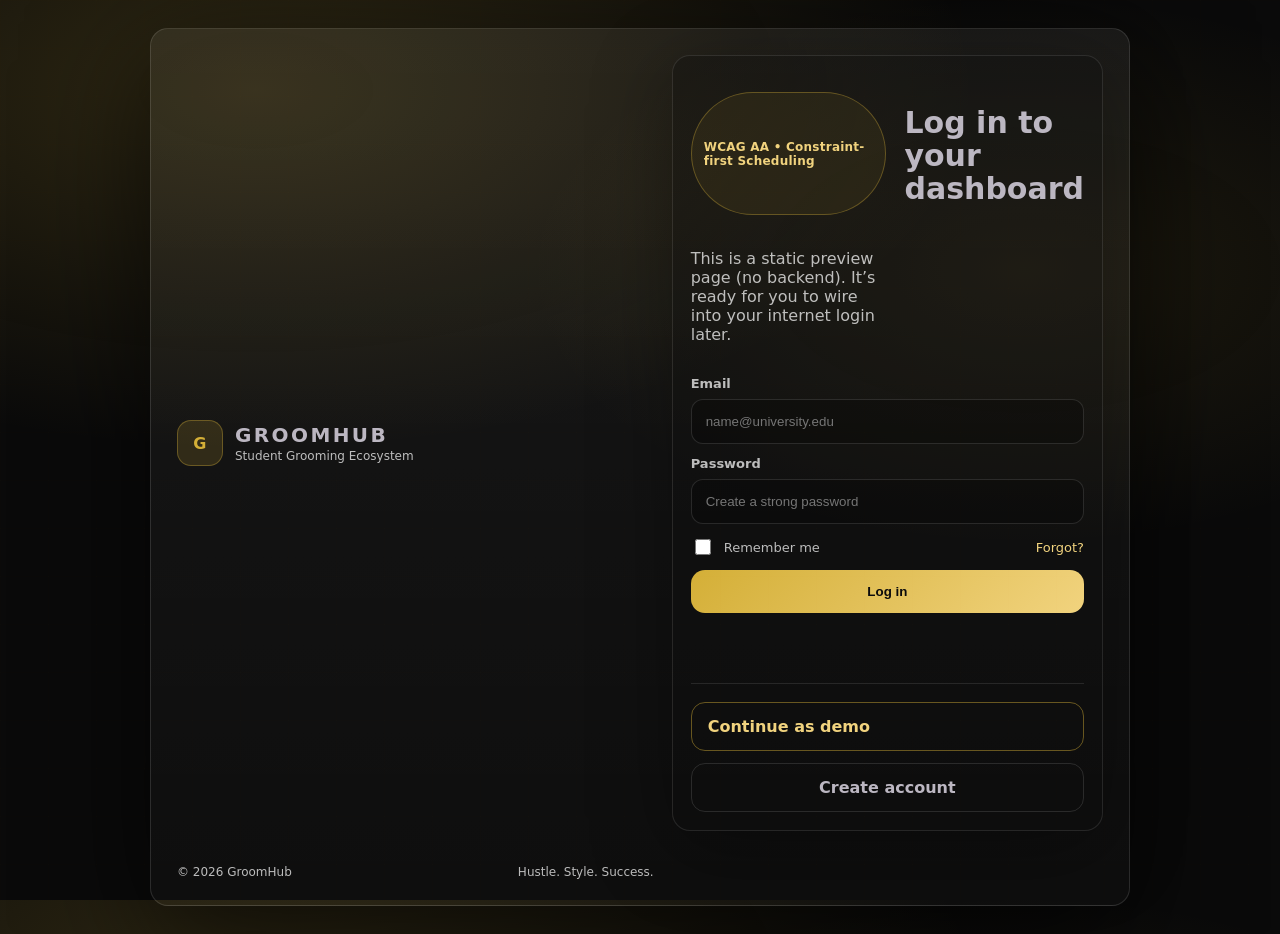
==== commit cd84946c: "Auth duality: login + signup on one page" ====
--- a/index.html
+++ b/index.html
@@ -10,7 +10,7 @@
     <div class="bg-grid" aria-hidden="true"></div>
 
     <main class="page">
-      <section class="card" role="region" aria-label="Authentication card">
+      <section class="card" role="region" aria-label="GroomHub auth card">
         <header class="brand">
           <div class="logo" aria-hidden="true">G</div>
           <div class="brand-text">
@@ -19,181 +19,147 @@
           </div>
         </header>
 
-        <div class="hero">
-          <div class="pill"><h2>Register / login</h2></div>
+        <!-- LOGIN -->
+        <div id="loginPanel" class="panel" aria-labelledby="loginHeading">
+          <div class="hero">
+            <div class="pill">WCAG AA • Constraint-first Scheduling</div>
+            <h2 id="loginHeading">Log in to your dashboard</h2>
+            <p class="muted">
+              This is a static preview page (no backend). It’s ready for you to
+              wire into your internet login later.
+            </p>
+          </div>
+
+          <form id="loginForm" class="form" autocomplete="on">
+            <label class="field">
+              <span class="label">Email</span>
+              <input
+                id="email"
+                name="email"
+                type="email"
+                placeholder="name@university.edu"
+                required
+              />
+            </label>
+
+            <label class="field">
+              <span class="label">Password</span>
+              <input
+                id="password"
+                name="password"
+                type="password"
+                placeholder="Create a strong password"
+                required
+              />
+            </label>
+
+            <div class="row">
+              <label class="check">
+                <input id="remember" name="remember" type="checkbox" />
+                <span>Remember me</span>
+              </label>
+              <a class="link" href="#" id="forgotLink">Forgot?</a>
+            </div>
+
+            <button class="btn" type="submit">Log in</button>
+
+            <p class="hint" id="status" role="status" aria-live="polite"></p>
+          </form>
+
+          <div class="divider" aria-hidden="true"></div>
+
+          <div class="actions">
+            <a class="btn secondary" href="#" id="demoLogin"
+              >Continue as demo</a
+            >
+            <a class="btn ghost" href="#" id="signupLink">Create account</a>
+          </div>
         </div>
 
+        <!-- SIGNUP -->
         <div
-          style="
-            display: grid;
-            grid-template-columns: 1fr 1fr;
-            gap: 16px;
-            align-items: start;
-          "
+          id="signupPanel"
+          class="panel"
+          style="display: none"
+          aria-labelledby="signupHeading"
         >
-          <!-- Register -->
-          <section class="panel" style="padding: 18px; margin: 0">
-            <h3 class="panel-title" style="margin-bottom: 6px">Register</h3>
-            <div class="panel-sub" style="margin-top: 0">
-              Create a new account
+          <div class="hero">
+            <div class="pill">
+              Built-in DB (localStorage) • WCAG-friendly form
+            </div>
+            <h2 id="signupHeading">Register to access your dashboard</h2>
+            <p class="muted">
+              This static prototype stores accounts in your browser only.
+            </p>
+          </div>
+
+          <form id="signupForm" class="form" autocomplete="on">
+            <label class="field">
+              <span class="label">Full name (optional)</span>
+              <input
+                id="name"
+                name="name"
+                type="text"
+                placeholder="e.g., Thandi M."
+                maxlength="80"
+              />
+            </label>
+
+            <label class="field">
+              <span class="label">Email</span>
+              <input
+                id="signupEmail"
+                name="email"
+                type="email"
+                placeholder="name@university.edu"
+                required
+              />
+            </label>
+
+            <label class="field">
+              <span class="label">Password</span>
+              <input
+                id="signupPassword"
+                name="password"
+                type="password"
+                placeholder="Create a strong password"
+                required
+              />
+            </label>
+
+            <label class="field">
+              <span class="label">Confirm password</span>
+              <input
+                id="confirmPassword"
+                name="confirmPassword"
+                type="password"
+                placeholder="Re-enter your password"
+                required
+              />
+            </label>
+
+            <div class="row">
+              <div
+                id="signupStatus"
+                class="hint"
+                role="status"
+                aria-live="polite"
+              ></div>
             </div>
 
-            <form
-              id="registerForm"
-              class="form"
-              autocomplete="on"
-              style="margin-top: 14px"
-            >
-              <label class="field">
-                <span class="label">Name</span>
-                <input
-                  id="regName"
-                  name="name"
-                  type="text"
-                  placeholder="e.g., Thandi"
-                  maxlength="80"
-                  required
-                />
-              </label>
+            <button class="btn" type="submit">Create account</button>
+          </form>
 
-              <label class="field">
-                <span class="label">Optional Surname</span>
-                <input
-                  id="regSurname"
-                  name="surname"
-                  type="text"
-                  placeholder="e.g., M."
-                  maxlength="80"
-                />
-              </label>
+          <div class="divider" aria-hidden="true"></div>
 
-              <label class="field">
-                <span class="label">Institution name</span>
-                <input
-                  id="regInstitution"
-                  name="institution"
-                  type="text"
-                  placeholder="e.g., Rosebank College"
-                  maxlength="120"
-                  required
-                />
-              </label>
-
-              <label class="field">
-                <span class="label">Email address</span>
-                <input
-                  id="regEmail"
-                  name="email"
-                  type="email"
-                  placeholder="name@university.edu"
-                  required
-                />
-              </label>
-
-              <label class="field">
-                <span class="label">Create Password</span>
-                <input
-                  id="regPassword"
-                  name="password"
-                  type="password"
-                  placeholder="Create a strong password"
-                  required
-                />
-              </label>
-
-              <label class="field">
-                <span class="label">Confirm Password</span>
-                <input
-                  id="regConfirmPassword"
-                  name="confirmPassword"
-                  type="password"
-                  placeholder="Re-enter your password"
-                  required
-                />
-              </label>
-
-              <button class="btn" type="submit" style="margin-top: 2px">
-                Create account
-              </button>
-              <p
-                class="hint"
-                id="registerStatus"
-                role="status"
-                aria-live="polite"
-              ></p>
-            </form>
-          </section>
-
-          <!-- Login -->
-          <section
-            class="panel"
-            style="padding: 18px; margin: 0; background: rgba(12, 12, 14, 0.25)"
-          >
-            <h3 class="panel-title" style="margin-bottom: 6px">Log in</h3>
-            <div class="panel-sub" style="margin-top: 0">
-              Use your email and password
-            </div>
-
-            <form
-              id="loginForm"
-              class="form"
-              autocomplete="on"
-              style="margin-top: 14px"
-            >
-              <label class="field">
-                <span class="label">Email address</span>
-                <input
-                  id="email"
-                  name="email"
-                  type="email"
-                  placeholder="name@university.edu"
-                  required
-                />
-              </label>
-
-              <label class="field">
-                <span class="label">Password</span>
-                <input
-                  id="password"
-                  name="password"
-                  type="password"
-                  placeholder="Enter your password"
-                  required
-                />
-              </label>
-
-              <div class="row">
-                <label class="check">
-                  <input id="remember" name="remember" type="checkbox" />
-                  <span>Remember user name</span>
-                </label>
-                <a class="link" href="#" id="forgotLink">Forgot?</a>
-              </div>
-
-              <button class="btn" type="submit">Log in</button>
-              <p class="hint" id="status" role="status" aria-live="polite"></p>
-            </form>
-
-            <div
-              class="divider"
-              aria-hidden="true"
-              style="margin-top: 16px"
-            ></div>
-
-            <div class="actions" style="margin-top: 10px">
-              <a class="btn secondary" href="#" id="demoLogin"
-                >Continue as demo</a
-              >
-            </div>
-          </section>
+          <div class="actions">
+            <a class="btn ghost" href="#" id="backToLogin">Back to login</a>
+          </div>
         </div>
 
         <footer class="foot">
           <span>© <span id="year"></span> GroomHub</span>
-          <span class="muted"
-            >Whatsapp: 0717590255 • Email: st10440562@rcconnect.edu.za •
-            Designer: Clement K Seiphehlo</span
-          >
+          <span class="muted">Hustle. Style. Success.</span>
         </footer>
       </section>
     </main>
--- a/styles.css
+++ b/styles.css
@@ -1146,46 +1146,6 @@
   color: #fff;
 }
 
-/* ===== Booking receipt tabs (book.html only) ===== */
-.tabs {
-  display: flex;
-  gap: 10px;
-  flex-wrap: wrap;
-  margin-top: 10px;
-  margin-bottom: 12px;
-}
-
-.tab {
-  border: 1px solid rgba(255, 255, 255, 0.12);
-  background: rgba(255, 255, 255, 0.03);
-  color: rgba(255, 255, 255, 0.86);
-  border-radius: 999px;
-  padding: 10px 14px;
-  font-weight: 950;
-  cursor: pointer;
-}
-
-.tab.active {
-  border-color: rgba(212, 175, 55, 0.7);
-  background: rgba(212, 175, 55, 0.12);
-  color: #fff;
-}
-
-.receipt {
-  border-radius: 16px;
-  border: 1px solid rgba(255, 255, 255, 0.1);
-  background: rgba(255, 255, 255, 0.03);
-  padding: 14px;
-}
-
-.receipt-panel {
-  padding-top: 2px;
-}
-
-.receipt-tabs .tiny-muted {
-  margin-top: 0;
-}
-
 .divider {
   height: 1px;
   background: rgba(255, 255, 255, 0.1);
@@ -1349,18 +1309,11 @@
 /* Optional: small mobile tweaks */
 @media (max-width: 640px) {
   .static-nav {
-    display: none;
+    gap: 8px;
   }
-
-  /* Hamburger style navigation (preview-only, no JS required) */
-  .static-topbar::after {
-    content: "☰";
-    color: var(--gold2);
-    font-weight: 900;
-    font-size: 22px;
-    margin-left: auto;
+  .nav-pill {
+    padding: 7px 10px;
   }
-
   .hero-title {
     font-size: 28px;
   }
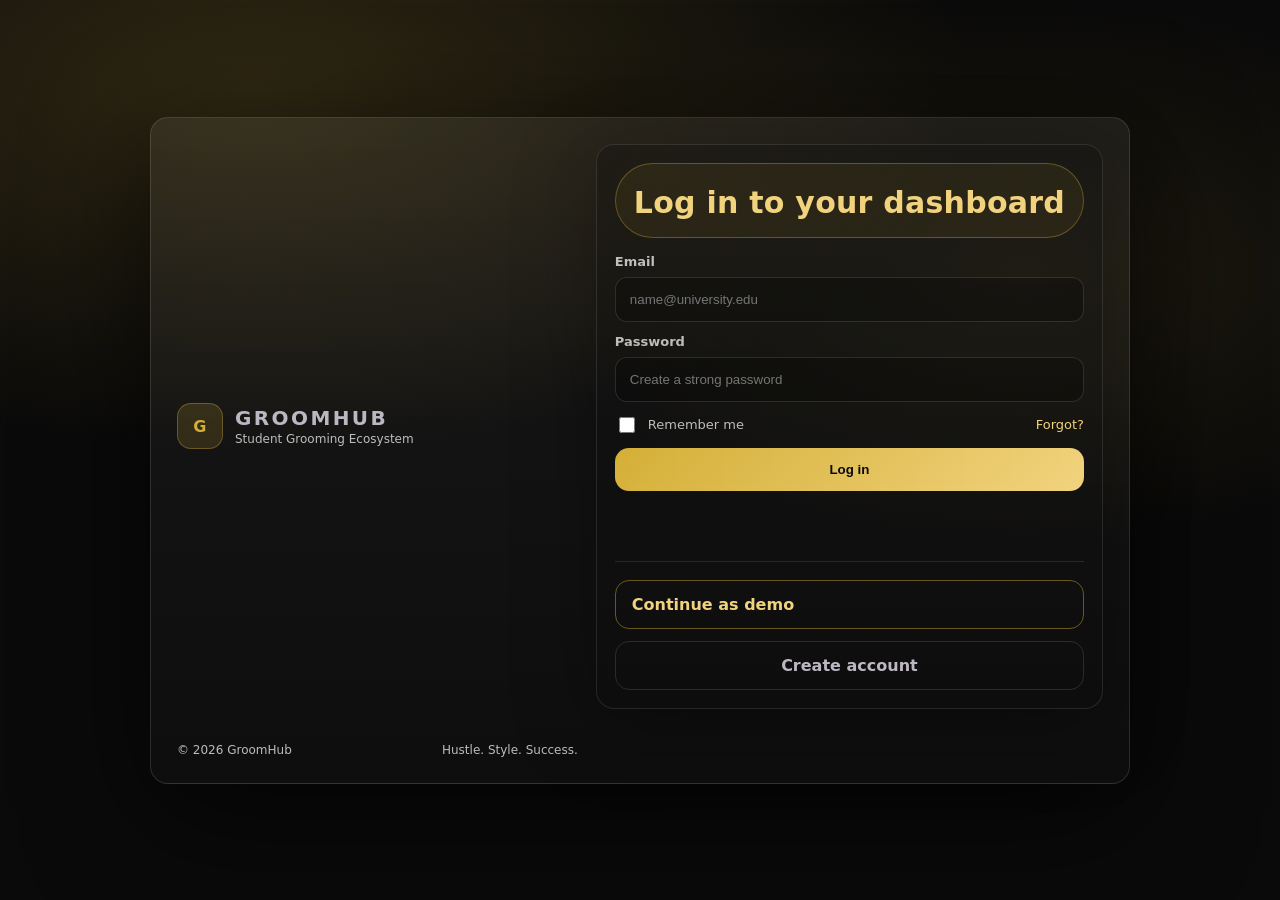
==== commit 85e6a086: "Merge pull request #1 from SaintClement84/master Master" ====
--- a/index.html
+++ b/index.html
@@ -21,13 +21,8 @@
 
         <!-- LOGIN -->
         <div id="loginPanel" class="panel" aria-labelledby="loginHeading">
-          <div class="hero">
-            <div class="pill">WCAG AA • Constraint-first Scheduling</div>
+          <div class="pill">
             <h2 id="loginHeading">Log in to your dashboard</h2>
-            <p class="muted">
-              This is a static preview page (no backend). It’s ready for you to
-              wire into your internet login later.
-            </p>
           </div>
 
           <form id="loginForm" class="form" autocomplete="on">
@@ -83,77 +78,170 @@
           style="display: none"
           aria-labelledby="signupHeading"
         >
-          <div class="hero">
-            <div class="pill">
-              Built-in DB (localStorage) • WCAG-friendly form
-            </div>
-            <h2 id="signupHeading">Register to access your dashboard</h2>
-            <p class="muted">
-              This static prototype stores accounts in your browser only.
-            </p>
-          </div>
-
-          <form id="signupForm" class="form" autocomplete="on">
-            <label class="field">
-              <span class="label">Full name (optional)</span>
-              <input
-                id="name"
-                name="name"
-                type="text"
-                placeholder="e.g., Thandi M."
-                maxlength="80"
-              />
-            </label>
-
-            <label class="field">
-              <span class="label">Email</span>
-              <input
-                id="signupEmail"
-                name="email"
-                type="email"
-                placeholder="name@university.edu"
-                required
-              />
-            </label>
-
-            <label class="field">
-              <span class="label">Password</span>
-              <input
-                id="signupPassword"
-                name="password"
-                type="password"
-                placeholder="Create a strong password"
-                required
-              />
-            </label>
-
-            <label class="field">
-              <span class="label">Confirm password</span>
-              <input
-                id="confirmPassword"
-                name="confirmPassword"
-                type="password"
-                placeholder="Re-enter your password"
-                required
-              />
-            </label>
-
-            <div class="row">
+          <div class="auth-split">
+            <!-- LEFT (artwork + benefits) -->
+            <aside class="auth-left" aria-label="Signup benefits">
+              <div class="pill">Hustle. Style. Success.</div>
+
+              <div class="auth-left-rule" aria-hidden="true"></div>
+
+              <p class="muted auth-left-sub">
+                Create your account and unlock a smarter way to manage your
+                academics, business, and grooming.
+              </p>
+
+              <div class="auth-benefits">
+                <div class="auth-benefit">
+                  <div class="auth-benefit-icon" aria-hidden="true">1</div>
+                  <div>
+                    <div class="auth-benefit-title">Academic Sync</div>
+                    <div class="auth-benefit-desc">
+                      Smart scheduling that respects your classes.
+                    </div>
+                  </div>
+                </div>
+
+                <div class="auth-benefit">
+                  <div class="auth-benefit-icon" aria-hidden="true">2</div>
+                  <div>
+                    <div class="auth-benefit-title">Grooming Management</div>
+                    <div class="auth-benefit-desc">
+                      Track your styles, services and products.
+                    </div>
+                  </div>
+                </div>
+
+                <div class="auth-benefit">
+                  <div class="auth-benefit-icon" aria-hidden="true">3</div>
+                  <div>
+                    <div class="auth-benefit-title">Community & Trust</div>
+                    <div class="auth-benefit-desc">
+                      Share, review and grow with your community.
+                    </div>
+                  </div>
+                </div>
+              </div>
+
               <div
-                id="signupStatus"
-                class="hint"
-                role="status"
-                aria-live="polite"
-              ></div>
-            </div>
-
-            <button class="btn" type="submit">Create account</button>
-          </form>
-
-          <div class="divider" aria-hidden="true"></div>
-
-          <div class="actions">
-            <a class="btn ghost" href="#" id="backToLogin">Back to login</a>
+                class="auth-trust"
+                role="note"
+                aria-label="Privacy and data security"
+              >
+                <div class="auth-trust-badge" aria-hidden="true">✓</div>
+                <div>
+                  <div class="auth-trust-title">
+                    Your data is secure with us.
+                  </div>
+                  <div class="auth-trust-desc">
+                    This is a static prototype — accounts are stored in your
+                    browser only.
+                  </div>
+                </div>
+              </div>
+
+              <div class="auth-hero-image-wrap" aria-hidden="true">
+                <div class="auth-hero-ring"></div>
+                <img
+                  class="auth-hero-image"
+                  src="./images/signup-model.jpg"
+                  alt=""
+                />
+              </div>
+            </aside>
+
+            <!-- RIGHT (stepper + existing form) -->
+            <section class="auth-right" aria-label="Signup form">
+              <div class="auth-stepper">
+                <div class="steps" aria-hidden="true">
+                  <div class="step active">
+                    <div class="step-dot"></div>
+                    <div>Account</div>
+                  </div>
+                  <div class="step">
+                    <div class="step-dot"></div>
+                    <div>Academic</div>
+                  </div>
+                  <div class="step">
+                    <div class="step-dot"></div>
+                    <div>Preferences</div>
+                  </div>
+                  <div class="step">
+                    <div class="step-dot"></div>
+                    <div>Complete</div>
+                  </div>
+                </div>
+              </div>
+
+              <form id="signupForm" class="form" autocomplete="on">
+                <div class="auth-form-head">
+                  <h3 class="auth-form-title">Create Your Account</h3>
+                  <p class="auth-form-sub muted">Let's get you started.</p>
+                </div>
+
+                <label class="field">
+                  <span class="label">Full name (optional)</span>
+                  <input
+                    id="name"
+                    name="name"
+                    type="text"
+                    placeholder="e.g., Thandi M."
+                    maxlength="80"
+                  />
+                </label>
+
+                <label class="field">
+                  <span class="label">Email</span>
+                  <input
+                    id="signupEmail"
+                    name="email"
+                    type="email"
+                    placeholder="name@university.edu"
+                    required
+                  />
+                </label>
+
+                <label class="field">
+                  <span class="label">Password</span>
+                  <input
+                    id="signupPassword"
+                    name="password"
+                    type="password"
+                    placeholder="Create a strong password"
+                    required
+                  />
+                </label>
+
+                <label class="field">
+                  <span class="label">Confirm password</span>
+                  <input
+                    id="confirmPassword"
+                    name="confirmPassword"
+                    type="password"
+                    placeholder="Re-enter your password"
+                    required
+                  />
+                </label>
+
+                <div class="row">
+                  <div
+                    id="signupStatus"
+                    class="hint"
+                    role="status"
+                    aria-live="polite"
+                  ></div>
+                </div>
+
+                <button class="btn" type="submit">
+                  Create Account & Continue
+                </button>
+              </form>
+
+              <div class="divider" aria-hidden="true"></div>
+
+              <div class="actions">
+                <a class="btn ghost" href="#" id="backToLogin">Back to login</a>
+              </div>
+            </section>
           </div>
         </div>
 
--- a/styles.css
+++ b/styles.css
@@ -127,13 +127,15 @@
   align-items: center;
   border: 1px solid rgba(212, 175, 55, 0.35);
   background: rgba(212, 175, 55, 0.08);
-  padding: 8px 12px;
+  padding: 8px 18px; /* widen containment pill */
   border-radius: 999px;
   color: var(--gold2);
   font-size: 12px;
   letter-spacing: 0.02em;
   font-weight: 600;
-}
+  white-space: nowrap;
+}
+
 
 h2 {
   margin: 14px 0 10px;
@@ -1318,3 +1320,186 @@
     font-size: 28px;
   }
 }
+
+/* ===== Auth split landing (signupPanel) ===== */
+
+.auth-split {
+  display: grid;
+  /* Give the right form panel slightly more space to prevent squashing */
+  grid-template-columns: 1fr 1.05fr;
+  gap: 18px;
+}
+
+@media (max-width: 840px) {
+  .auth-split {
+    grid-template-columns: 1fr;
+  }
+}
+
+.auth-left {
+  padding: 8px 8px 6px;
+}
+
+.auth-left-title {
+  margin: 14px 0 10px;
+  font-size: 30px;
+  line-height: 1.12;
+  font-weight: 950;
+}
+
+.auth-left-rule {
+  width: 48px;
+  height: 2px;
+  background: rgba(212, 175, 55, 0.95);
+  margin: 14px 0;
+}
+
+.auth-left-sub {
+  margin: 0;
+  max-width: 44ch;
+  line-height: 1.55;
+}
+
+.auth-hero-image-wrap {
+  margin-top: 18px;
+  position: relative;
+  width: 220px;
+  max-width: 100%;
+  margin-left: auto;
+  margin-right: auto;
+}
+
+.auth-hero-ring {
+  position: absolute;
+  inset: -10px;
+  border-radius: 999px;
+  border: 2px solid rgba(212, 175, 55, 0.75);
+  box-shadow: 0 0 0 6px rgba(212, 175, 55, 0.08);
+}
+
+.auth-hero-image {
+  width: 100%;
+  aspect-ratio: 1 / 1;
+  border-radius: 999px;
+  object-fit: cover;
+  border: 2px solid rgba(212, 175, 55, 0.25);
+  display: block;
+}
+
+@media (prefers-reduced-motion: no-preference) {
+  .auth-hero-ring {
+    animation: authRingPulse 2.2s ease-in-out infinite;
+  }
+
+  @keyframes authRingPulse {
+    0%,
+    100% {
+      transform: scale(1);
+      opacity: 0.85;
+    }
+    50% {
+      transform: scale(1.02);
+      opacity: 1;
+    }
+  }
+}
+
+.auth-benefits {
+  margin-top: 16px;
+  display: flex;
+  flex-direction: column;
+  gap: 12px;
+}
+
+.auth-benefit {
+  display: flex;
+  gap: 12px;
+  align-items: flex-start;
+  padding: 12px;
+  border-radius: 16px;
+  border: 1px solid rgba(255, 255, 255, 0.08);
+  background: rgba(255, 255, 255, 0.02);
+}
+
+.auth-benefit-icon {
+  width: 34px;
+  height: 34px;
+  border-radius: 999px;
+  display: flex;
+  align-items: center;
+  justify-content: center;
+  color: rgba(241, 211, 126, 0.95);
+  border: 1px solid rgba(212, 175, 55, 0.35);
+  background: rgba(212, 175, 55, 0.08);
+  font-weight: 950;
+  flex-shrink: 0;
+}
+
+.auth-benefit-title {
+  font-weight: 950;
+}
+
+.auth-benefit-desc {
+  margin-top: 2px;
+  color: var(--muted);
+  font-size: 13px;
+  line-height: 1.35;
+}
+
+.auth-trust {
+  margin-top: 18px;
+  display: flex;
+  gap: 12px;
+  align-items: center;
+  border-radius: 16px;
+  padding: 14px;
+  border: 1px solid rgba(212, 175, 55, 0.25);
+  background: rgba(212, 175, 55, 0.06);
+}
+
+.auth-trust-badge {
+  width: 34px;
+  height: 34px;
+  border-radius: 999px;
+  display: flex;
+  align-items: center;
+  justify-content: center;
+  background: rgba(212, 175, 55, 0.18);
+  border: 1px solid rgba(212, 175, 55, 0.45);
+  color: var(--gold2);
+  font-weight: 950;
+}
+
+.auth-trust-title {
+  font-weight: 950;
+}
+
+.auth-trust-desc {
+  margin-top: 2px;
+  color: var(--muted);
+  font-size: 13px;
+  line-height: 1.35;
+}
+
+.auth-right {
+  padding: 8px;
+}
+
+.auth-stepper {
+  margin-top: 6px;
+}
+
+.auth-form-head {
+  margin-bottom: 6px;
+}
+
+.auth-form-title {
+  margin: 0;
+  font-size: 24px;
+  font-weight: 950;
+}
+
+.auth-form-sub {
+  margin-top: 4px;
+  font-size: 13px;
+}
